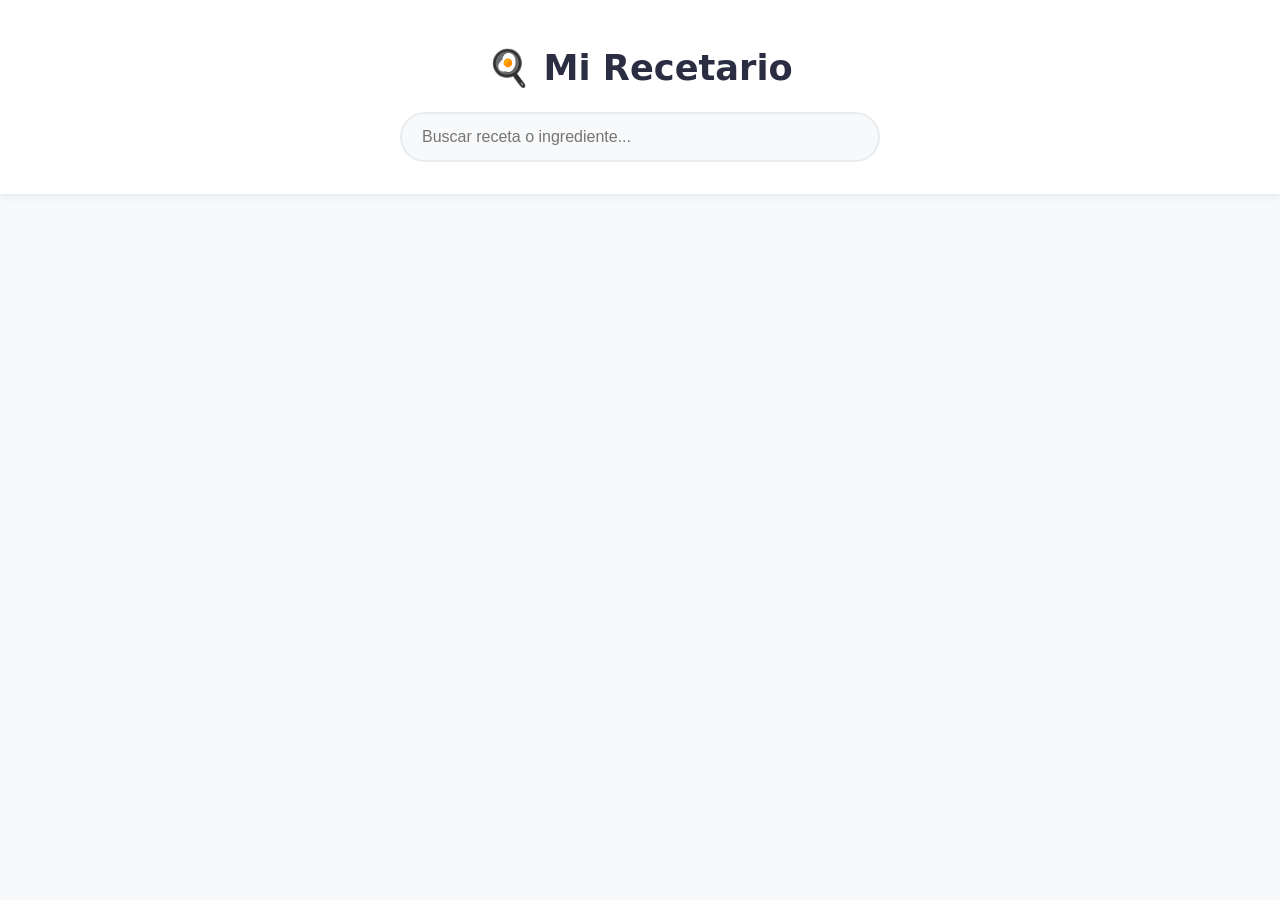
==== index.html @ b77cd7b1 "feat: estructura inicial MVC y estilos del recetario" ====
<!DOCTYPE html>
<html lang="es">
<head>
  <meta charset="UTF-8">
  <meta name="viewport" content="width=device-width, initial-scale=1.0">
  <title>Mi Recetario</title>
  <link rel="stylesheet" href="assets/css/styles.css">
</head>
<body>
  <header>
    <h1>🍳 Mi Recetario</h1>
    <input type="text" id="search-input" placeholder="Buscar receta o ingrediente...">
  </header>

  <main>
    <section id="recipe-list" class="recipe-grid"></section>
  </main>

  <script type="module" src="src/app.js"></script>
</body>
</html>
---- assets/css/styles.css ----
/* ==========================================================================
   1. VARIABLES & RESET
   ========================================================================== */
:root {
  --primary-color: #e63946;
  --bg-color: #f8f9fa;
  --surface-color: #ffffff;
  --text-main: #2b2d42;
  --text-muted: #6c757d;
  --border-color: #e9ecef;
  --radius-lg: 12px;
  --radius-sm: 6px;
  --shadow-sm: 0 2px 8px rgba(0, 0, 0, 0.06);
  --shadow-hover: 0 8px 20px rgba(0, 0, 0, 0.12);
  --transition: all 0.25s ease;
  --font-family: system-ui, -apple-system, BlinkMacSystemFont, 'Segoe UI', Roboto, sans-serif;
}

* {
  box-sizing: border-box;
  margin: 0;
  padding: 0;
}

body {
  font-family: var(--font-family);
  background-color: var(--bg-color);
  color: var(--text-main);
  line-height: 1.6;
  padding-bottom: 3rem;
}

/* ==========================================================================
   2. HEADER & BÚSQUEDA
   ========================================================================== */
header {
  background-color: var(--surface-color);
  padding: 2.5rem 1.5rem 2rem;
  text-align: center;
  border-bottom: 1px solid var(--border-color);
  box-shadow: var(--shadow-sm);
  margin-bottom: 2rem;
}

header h1 {
  font-size: 2.2rem;
  margin-bottom: 1rem;
  color: var(--text-main);
  display: flex;
  align-items: center;
  justify-content: center;
  gap: 0.5rem;
}

#search-input {
  width: 100%;
  max-width: 480px;
  padding: 0.85rem 1.25rem;
  font-size: 1rem;
  border: 2px solid var(--border-color);
  border-radius: 50px;
  outline: none;
  transition: var(--transition);
  background-color: var(--bg-color);
}

#search-input:focus {
  border-color: var(--primary-color);
  background-color: var(--surface-color);
  box-shadow: 0 0 0 4px rgba(230, 57, 70, 0.15);
}

/* ==========================================================================
   3. CONTENEDOR & GRID DE RECETAS
   ========================================================================== */
main {
  max-width: 1100px;
  margin: 0 auto;
  padding: 0 1.5rem;
}

.recipe-grid {
  display: grid;
  grid-template-columns: repeat(auto-fill, minmax(300px, 1fr));
  gap: 1.75rem;
}

/* ==========================================================================
   4. CARD DE RECETA
   ========================================================================== */
.recipe-card {
  background-color: var(--surface-color);
  border-radius: var(--radius-lg);
  padding: 1.5rem;
  box-shadow: var(--shadow-sm);
  border: 1px solid var(--border-color);
  display: flex;
  flex-direction: column;
  transition: var(--transition);
}

.recipe-card:hover {
  transform: translateY(-4px);
  box-shadow: var(--shadow-hover);
}

.recipe-card h2 {
  font-size: 1.35rem;
  margin-bottom: 0.5rem;
  color: var(--text-main);
}

.badge {
  align-self: flex-start;
  background-color: rgba(230, 57, 70, 0.1);
  color: var(--primary-color);
  font-weight: 600;
  font-size: 0.85rem;
  padding: 0.3rem 0.75rem;
  border-radius: 50px;
  margin-bottom: 1.25rem;
}

.recipe-card h3 {
  font-size: 0.95rem;
  text-transform: uppercase;
  letter-spacing: 0.5px;
  color: var(--text-muted);
  margin-top: 1rem;
  margin-bottom: 0.5rem;
}

.recipe-card ul {
  list-style: none;
  margin-bottom: 0.75rem;
}

.recipe-card ul li {
  font-size: 0.95rem;
  padding: 0.25rem 0;
  position: relative;
  padding-left: 1.2rem;
}

.recipe-card ul li::before {
  content: "•";
  color: var(--primary-color);
  font-weight: bold;
  position: absolute;
  left: 0;
}

.recipe-card p {
  font-size: 0.95rem;
  color: #4a4e69;
}

/* Estado Vacío */
.empty-msg {
  grid-column: 1 / -1;
  text-align: center;
  color: var(--text-muted);
  font-size: 1.1rem;
  padding: 3rem 0;
}
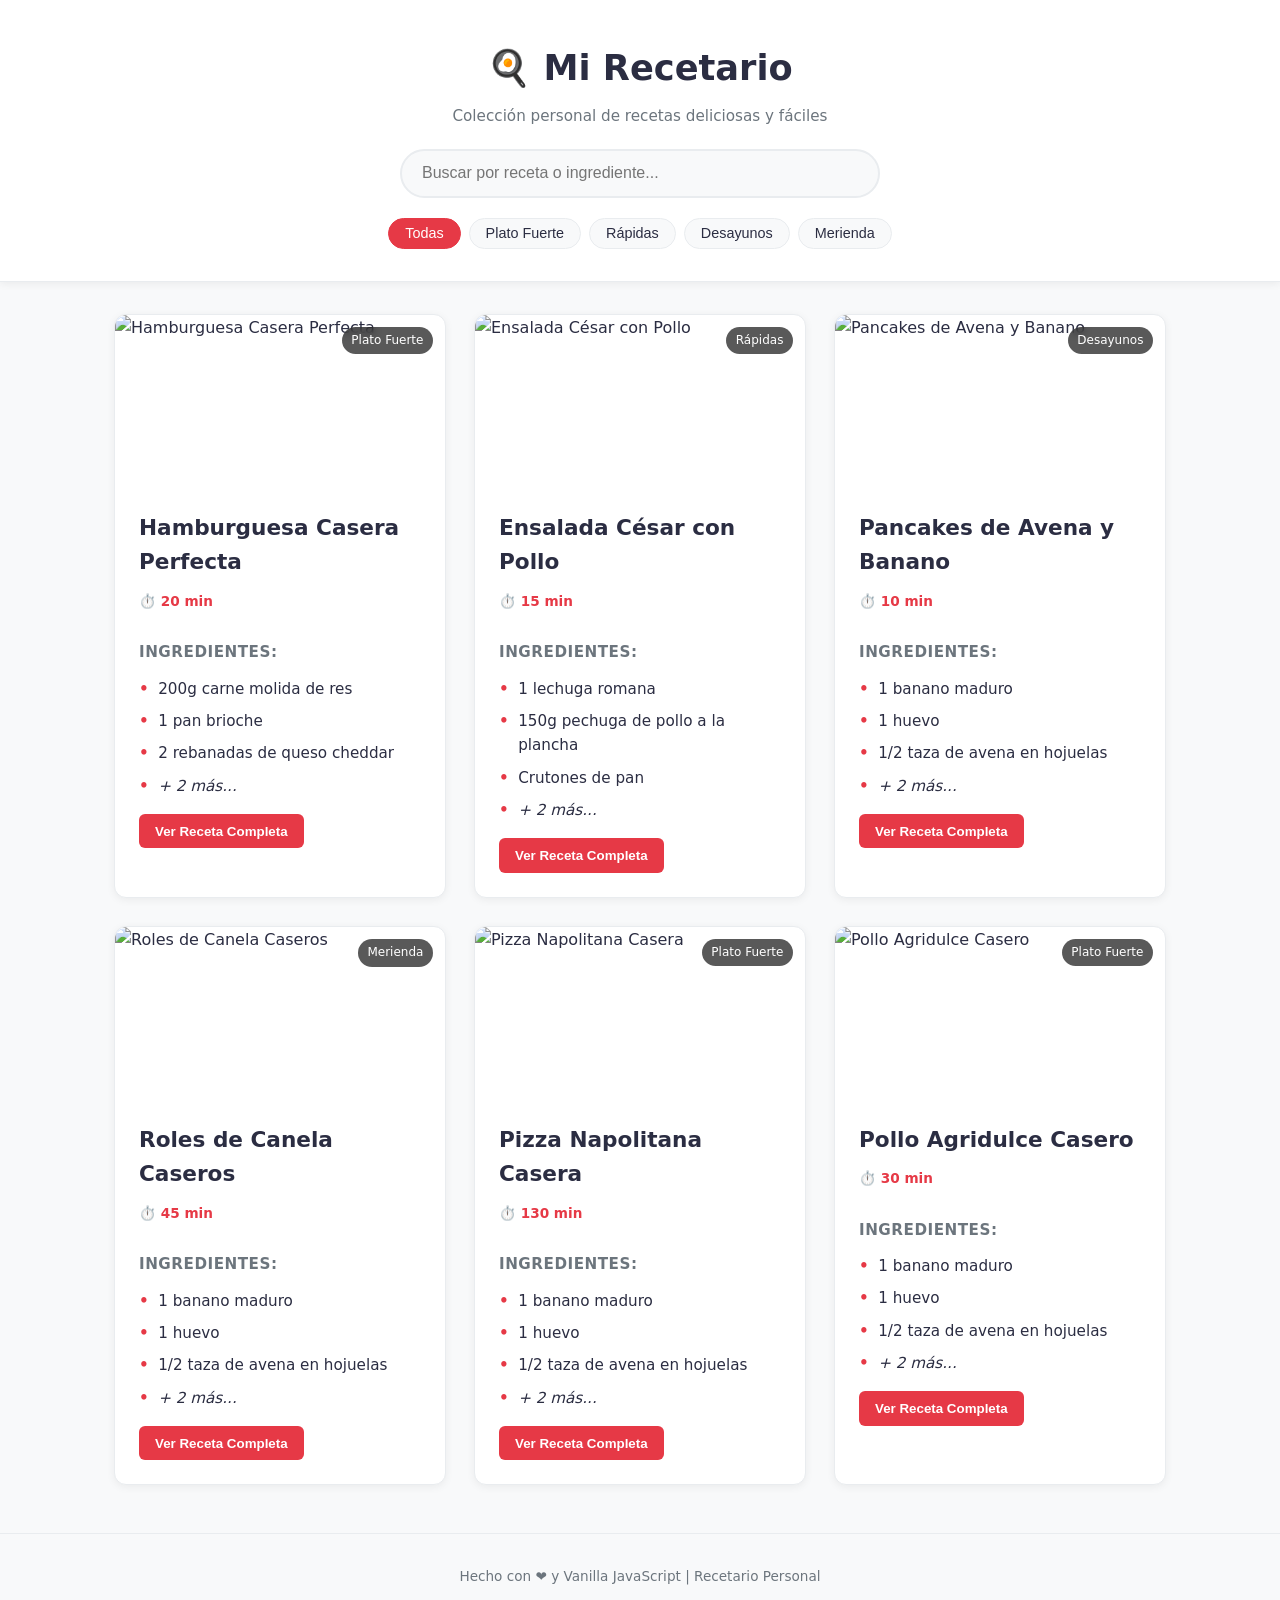
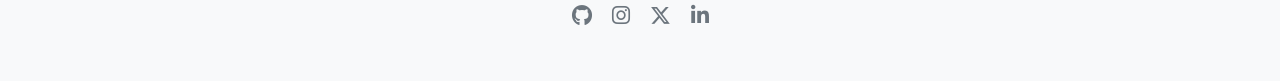
==== commit 19e3294f: "update" ====
--- a/index.html
+++ b/index.html
@@ -5,17 +5,45 @@
   <meta name="viewport" content="width=device-width, initial-scale=1.0">
   <title>Mi Recetario</title>
   <link rel="stylesheet" href="assets/css/styles.css">
+  <link rel="stylesheet" href="https://cdnjs.cloudflare.com/ajax/libs/font-awesome/6.5.1/css/all.min.css">
 </head>
 <body>
   <header>
-    <h1>🍳 Mi Recetario</h1>
-    <input type="text" id="search-input" placeholder="Buscar receta o ingrediente...">
+    <div class="header-content">
+      <h1>🍳 Mi Recetario</h1>
+      <p class="subtitle">Colección personal de recetas deliciosas y fáciles</p>
+      
+      <input type="text" id="search-input" placeholder="Buscar por receta o ingrediente...">
+      
+      <!-- Filtros por categoría -->
+      <nav id="category-filters" class="category-bar"></nav>
+    </div>
   </header>
 
   <main>
     <section id="recipe-list" class="recipe-grid"></section>
   </main>
 
+  <footer>
+  <div class="footer-content">
+    <p>Hecho con ❤️ y Vanilla JavaScript | Recetario Personal</p>
+    <div class="social-links">
+      <a href="https://github.com" target="_blank" rel="noopener noreferrer" aria-label="GitHub">
+        <i class="fab fa-github"></i>
+      </a>
+      <a href="https://instagram.com" target="_blank" rel="noopener noreferrer" aria-label="Instagram">
+        <i class="fab fa-instagram"></i>
+      </a>
+      <a href="https://x.com" target="_blank" rel="noopener noreferrer" aria-label="X (Twitter)">
+        <i class="fab fa-x-twitter"></i>
+      </a>
+      <a href="https://linkedin.com" target="_blank" rel="noopener noreferrer" aria-label="LinkedIn">
+        <i class="fab fa-linkedin-in"></i>
+      </a>
+    </div>
+  </div>
+</footer>
+
   <script type="module" src="src/app.js"></script>
 </body>
 </html>
--- a/assets/css/styles.css
+++ b/assets/css/styles.css
@@ -162,4 +162,192 @@
   color: var(--text-muted);
   font-size: 1.1rem;
   padding: 3rem 0;
+}
+
+/* Botón de la tarjeta */
+.btn-detail {
+  margin-top: auto;
+  padding: 0.6rem 1rem;
+  background-color: var(--primary-color);
+  color: white;
+  border: none;
+  border-radius: var(--radius-sm);
+  font-weight: 600;
+  cursor: pointer;
+  transition: var(--transition);
+}
+
+.btn-detail:hover {
+  opacity: 0.9;
+}
+
+/* Modal Overlay */
+.modal-overlay {
+  position: fixed;
+  top: 0;
+  left: 0;
+  width: 100vw;
+  height: 100vh;
+  background: rgba(0, 0, 0, 0.5);
+  display: flex;
+  align-items: center;
+  justify-content: center;
+  z-index: 1000;
+  padding: 1rem;
+}
+
+.modal-content {
+  background: white;
+  padding: 2rem;
+  border-radius: var(--radius-lg);
+  max-width: 550px;
+  width: 100%;
+  max-height: 85vh;
+  overflow-y: auto;
+  position: relative;
+  box-shadow: 0 10px 30px rgba(0,0,0,0.2);
+}
+
+.modal-close {
+  position: absolute;
+  top: 1rem;
+  right: 1.2rem;
+  background: none;
+  border: none;
+  font-size: 1.8rem;
+  cursor: pointer;
+  color: var(--text-muted);
+}
+
+.modal-meta {
+  color: var(--text-muted);
+  margin-bottom: 1rem;
+  font-size: 0.9rem;
+}
+
+.modal-content ol {
+  padding-left: 1.2rem;
+}
+
+.modal-content ol li {
+  margin-bottom: 0.5rem;
+}
+
+/* Subtítulo */
+.subtitle {
+  color: var(--text-muted);
+  font-size: 0.95rem;
+  margin-top: -0.5rem;
+  margin-bottom: 1.25rem;
+}
+
+/* Barra de Categorías */
+.category-bar {
+  display: flex;
+  justify-content: center;
+  gap: 0.5rem;
+  flex-wrap: wrap;
+  margin-top: 1.25rem;
+}
+
+.btn-category {
+  background-color: var(--bg-color);
+  border: 1px solid var(--border-color);
+  color: var(--text-main);
+  padding: 0.4rem 1rem;
+  border-radius: 50px;
+  font-size: 0.9rem;
+  cursor: pointer;
+  transition: var(--transition);
+}
+
+.btn-category:hover, .btn-category.active {
+  background-color: var(--primary-color);
+  color: white;
+  border-color: var(--primary-color);
+}
+
+/* Imagen en la Tarjeta */
+.card-image-wrapper {
+  position: relative;
+  width: 100%;
+  height: 180px;
+  overflow: hidden;
+  border-top-left-radius: var(--radius-lg);
+  border-top-right-radius: var(--radius-lg);
+  margin: -1.5rem -1.5rem 1rem -1.5rem;
+  width: calc(100% + 3rem);
+}
+
+.card-image-wrapper img {
+  width: 100%;
+  height: 100%;
+  object-fit: cover;
+  transition: var(--transition);
+}
+
+.recipe-card:hover .card-image-wrapper img {
+  transform: scale(1.05);
+}
+
+.badge-category {
+  position: absolute;
+  top: 0.75rem;
+  right: 0.75rem;
+  background-color: rgba(0, 0, 0, 0.65);
+  color: white;
+  font-size: 0.75rem;
+  padding: 0.25rem 0.6rem;
+  border-radius: 50px;
+  backdrop-filter: blur(4px);
+}
+
+.badge-time {
+  display: inline-block;
+  color: var(--primary-color);
+  font-weight: 600;
+  font-size: 0.85rem;
+  margin-bottom: 0.75rem;
+}
+
+/* Imagen dentro del Modal */
+.modal-image {
+  width: 100%;
+  height: 220px;
+  object-fit: cover;
+  border-radius: var(--radius-sm);
+  margin-bottom: 1rem;
+}
+
+/* Footer */
+footer {
+  text-align: center;
+  padding: 2rem 1rem 0;
+  color: var(--text-muted);
+  font-size: 0.85rem;
+  border-top: 1px solid var(--border-color);
+  margin-top: 3rem;
+}
+
+.footer-content {
+  display: flex;
+  flex-direction: column;
+  align-items: center;
+  gap: 0.75rem;
+}
+
+.social-links {
+  display: flex;
+  gap: 1.25rem;
+}
+
+.social-links a {
+  color: var(--text-muted);
+  font-size: 1.3rem;
+  transition: var(--transition);
+}
+
+.social-links a:hover {
+  color: var(--primary-color);
+  transform: translateY(-2px);
 }
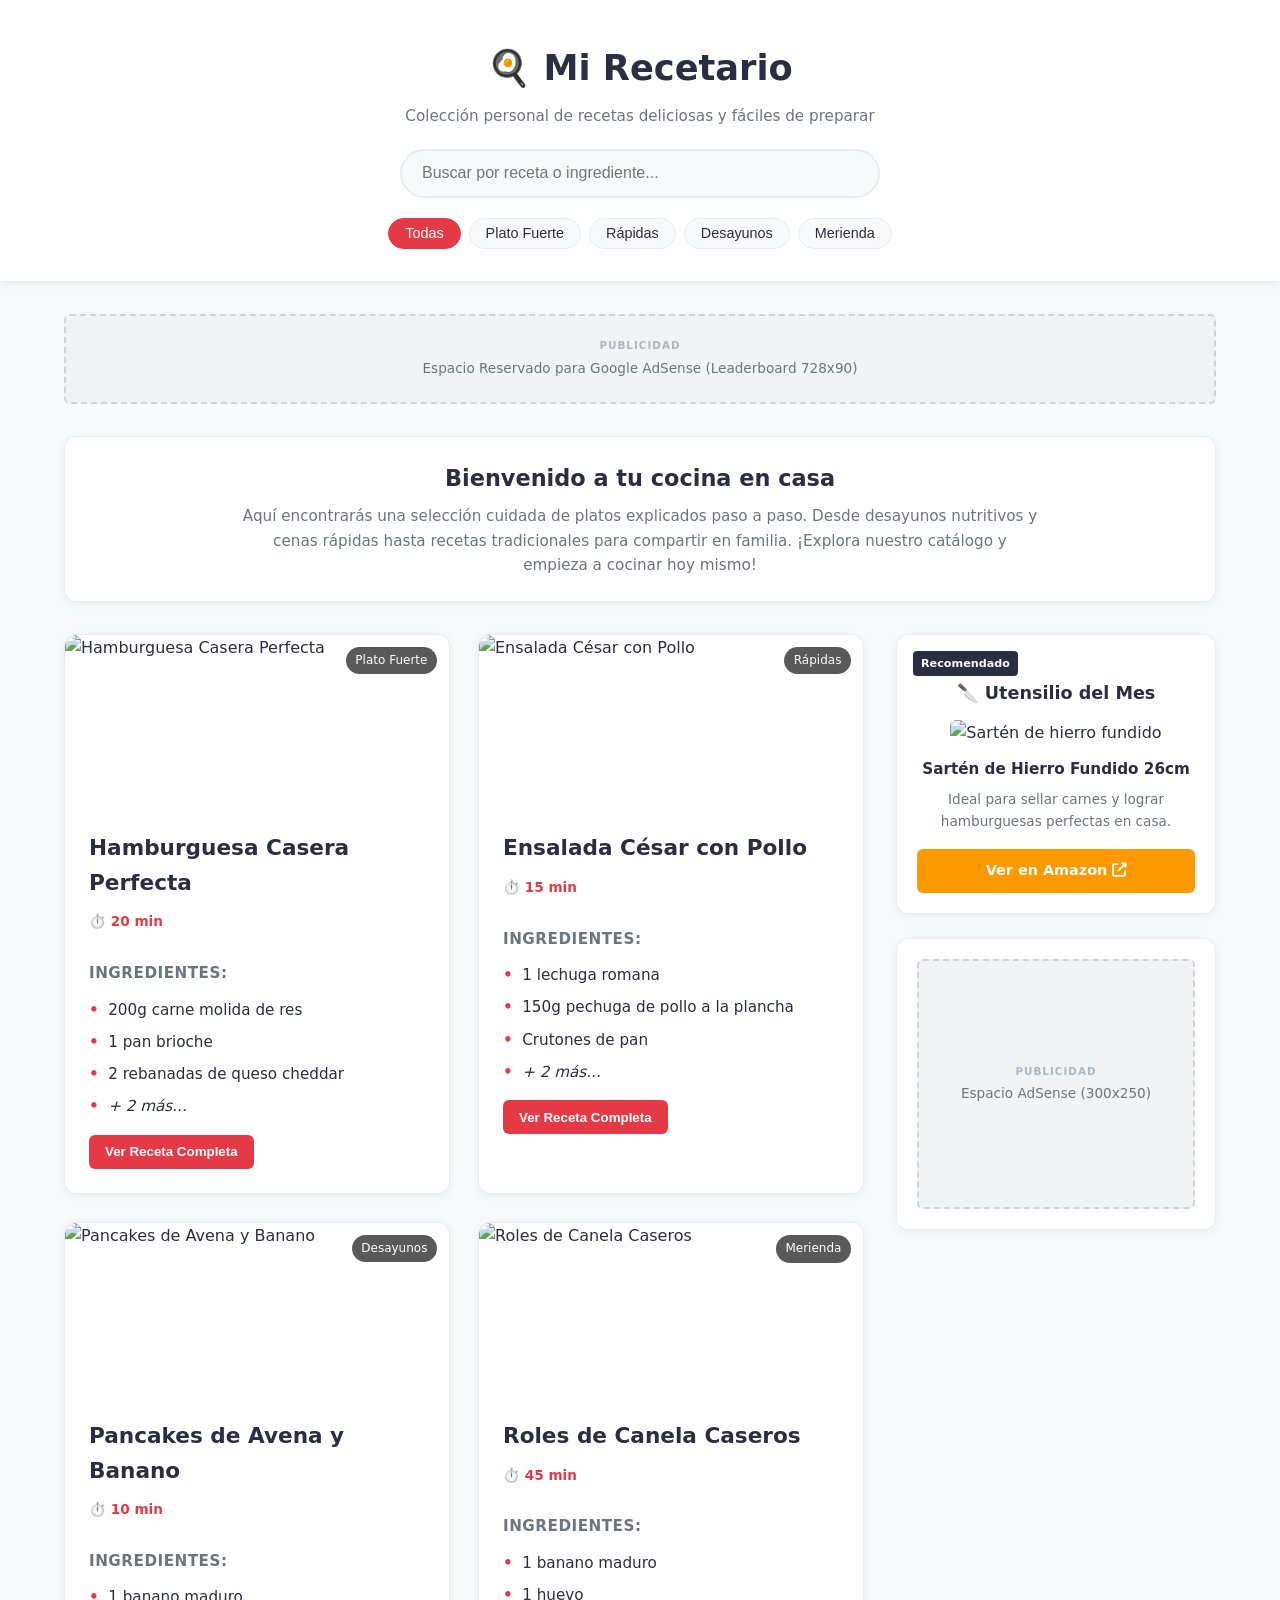
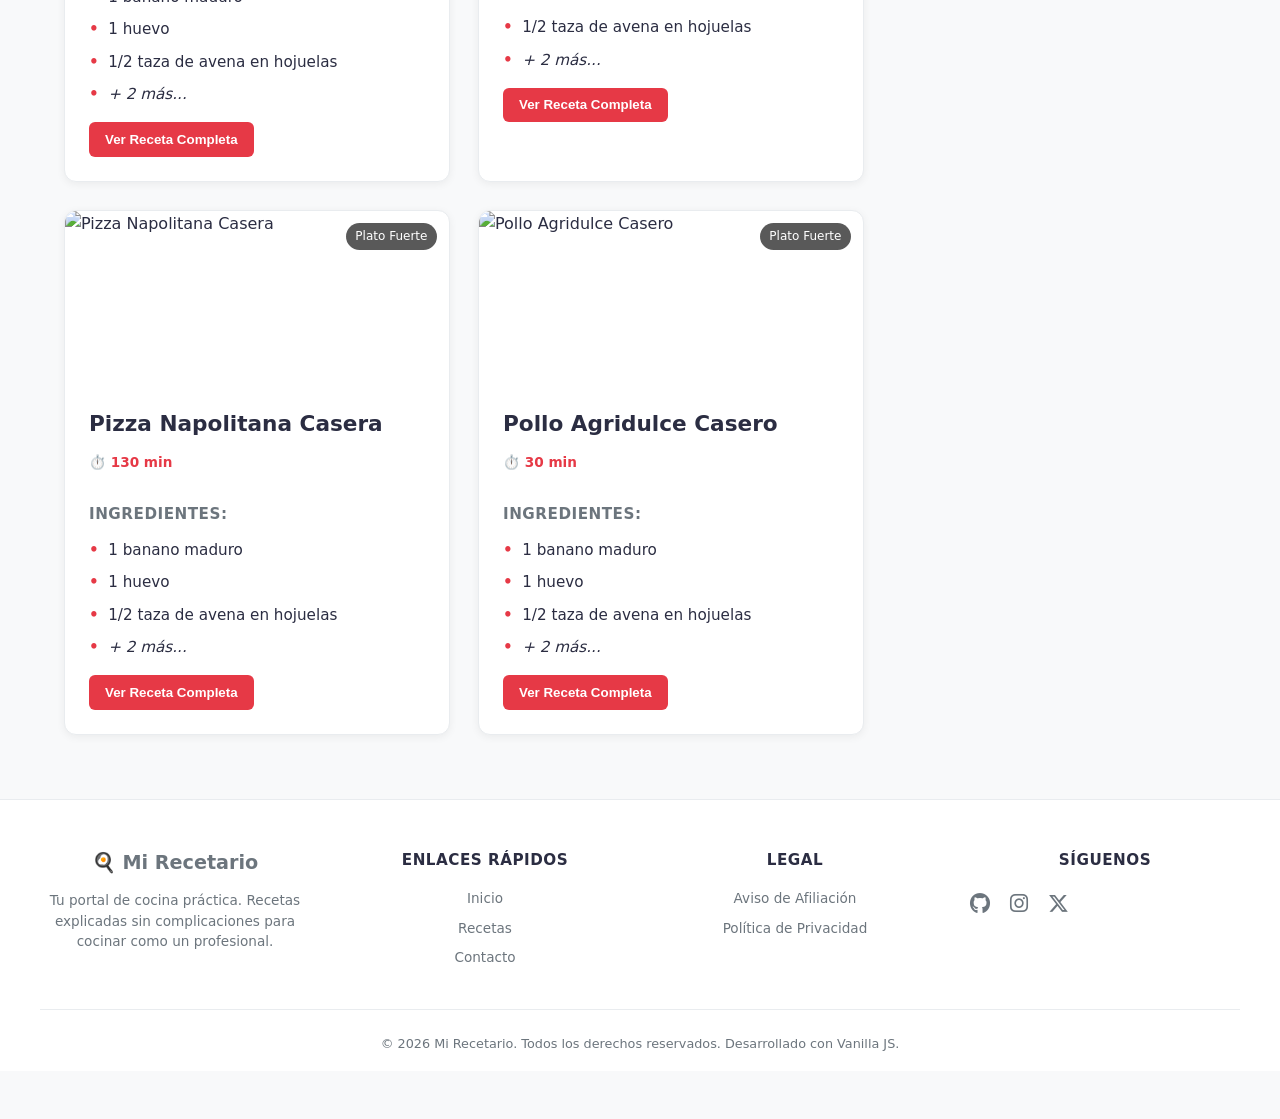
==== commit d23c710d: "feat: integrar afiliados contacto y privacidad" ====
--- a/index.html
+++ b/index.html
@@ -3,15 +3,17 @@
 <head>
   <meta charset="UTF-8">
   <meta name="viewport" content="width=device-width, initial-scale=1.0">
-  <title>Mi Recetario</title>
+  <title>Mi Recetario | Recetas Fáciles, Rápidas y Caseras</title>
+  <meta name="description" content="Descubre las mejores recetas caseras, rápidas y sencillas. Guías paso a paso para cocinar deliciosos platos en casa.">
   <link rel="stylesheet" href="assets/css/styles.css">
   <link rel="stylesheet" href="https://cdnjs.cloudflare.com/ajax/libs/font-awesome/6.5.1/css/all.min.css">
 </head>
 <body>
+
   <header>
     <div class="header-content">
       <h1>🍳 Mi Recetario</h1>
-      <p class="subtitle">Colección personal de recetas deliciosas y fáciles</p>
+      <p class="subtitle">Colección personal de recetas deliciosas y fáciles de preparar</p>
       
       <input type="text" id="search-input" placeholder="Buscar por receta o ingrediente...">
       
@@ -20,29 +22,95 @@
     </div>
   </header>
 
-  <main>
+  <!-- Banner Publicitario Superior (AdSense) -->
+  <div class="ad-container ad-top">
+    <div class="ad-placeholder">
+      <span class="ad-label">PUBLICIDAD</span>
+      <p>Espacio Reservado para Google AdSense (Leaderboard 728x90)</p>
+    </div>
+  </div>
+
+  <!-- Sección SEO de Bienvenida / Presentación -->
+  <section class="welcome-section">
+    <div class="welcome-content">
+      <h2>Bienvenido a tu cocina en casa</h2>
+      <p>
+        Aquí encontrarás una selección cuidada de platos explicados paso a paso. 
+        Desde desayunos nutritivos y cenas rápidas hasta recetas tradicionales para compartir en familia. 
+        ¡Explora nuestro catálogo y empieza a cocinar hoy mismo!
+      </p>
+    </div>
+  </section>
+
+  <main class="layout-container">
+    <!-- Columna Principal: Grilla de Recetas -->
     <section id="recipe-list" class="recipe-grid"></section>
+
+    <!-- Barra Lateral: Afiliados y Monetización -->
+    <aside class="sidebar">
+      
+      <!-- Bloque 1: Producto Recomendado / Afiliados -->
+      <div class="widget-box affiliate-widget">
+        <span class="badge-recom">Recomendado</span>
+        <h3>🔪 Utensilio del Mes</h3>
+        <img src="https://images.unsplash.com/photo-1593618998160-e34014e67546?auto=format&fit=crop&w=400&q=80" alt="Sartén de hierro fundido" class="affiliate-img">
+        <h4>Sartén de Hierro Fundido 26cm</h4>
+        <p>Ideal para sellar carnes y lograr hamburguesas perfectas en casa.</p>
+        <a href="https://www.amazon.com/dp/ASIN_PRODUCTO" target="_blank" rel="nofollow sponsored" class="btn-affiliate">
+          Ver en Amazon <i class="fas fa-external-link-alt"></i>
+        </a>
+      </div>
+
+      <!-- Bloque 2: AdSense Lateral (Medium Rectangle 300x250) -->
+      <div class="widget-box ad-sidebar">
+        <div class="ad-placeholder-sidebar">
+          <span class="ad-label">PUBLICIDAD</span>
+          <p>Espacio AdSense (300x250)</p>
+        </div>
+      </div>
+
+    </aside>
   </main>
 
+  <!-- Footer Profesional con Secciones y Políticas -->
   <footer>
-  <div class="footer-content">
-    <p>Hecho con ❤️ y Vanilla JavaScript | Recetario Personal</p>
-    <div class="social-links">
-      <a href="https://github.com" target="_blank" rel="noopener noreferrer" aria-label="GitHub">
-        <i class="fab fa-github"></i>
-      </a>
-      <a href="https://instagram.com" target="_blank" rel="noopener noreferrer" aria-label="Instagram">
-        <i class="fab fa-instagram"></i>
-      </a>
-      <a href="https://x.com" target="_blank" rel="noopener noreferrer" aria-label="X (Twitter)">
-        <i class="fab fa-x-twitter"></i>
-      </a>
-      <a href="https://linkedin.com" target="_blank" rel="noopener noreferrer" aria-label="LinkedIn">
-        <i class="fab fa-linkedin-in"></i>
-      </a>
+    <div class="footer-container">
+      <div class="footer-brand">
+        <h3>🍳 Mi Recetario</h3>
+        <p>Tu portal de cocina práctica. Recetas explicadas sin complicaciones para cocinar como un profesional.</p>
+      </div>
+
+      <div class="footer-links">
+        <h4>Enlaces Rápidos</h4>
+        <ul>
+          <li><a href="index.html">Inicio</a></li>
+          <li><a href="index.html#recipe-list">Recetas</a></li>
+          <li><a href="contacto.html">Contacto</a></li>
+        </ul>
+      </div>
+
+      <div class="footer-legal">
+        <h4>Legal</h4>
+          <ul>
+            <li><a href="afiliados.html">Aviso de Afiliación</a></li>
+            <li><a href="privacidad.html">Política de Privacidad</a></li>
+          </ul>
+      </div>
+
+      <div class="footer-social">
+        <h4>Síguenos</h4>
+        <div class="social-links">
+          <a href="https://github.com" target="_blank" rel="noopener noreferrer" aria-label="GitHub"><i class="fab fa-github"></i></a>
+          <a href="https://instagram.com" target="_blank" rel="noopener noreferrer" aria-label="Instagram"><i class="fab fa-instagram"></i></a>
+          <a href="https://x.com" target="_blank" rel="noopener noreferrer" aria-label="X"><i class="fab fa-x-twitter"></i></a>
+        </div>
+      </div>
     </div>
-  </div>
-</footer>
+
+    <div class="footer-bottom">
+      <p>&copy; 2026 Mi Recetario. Todos los derechos reservados. Desarrollado con Vanilla JS.</p>
+    </div>
+  </footer>
 
   <script type="module" src="src/app.js"></script>
 </body>
--- a/assets/css/styles.css
+++ b/assets/css/styles.css
@@ -350,4 +350,469 @@
 .social-links a:hover {
   color: var(--primary-color);
   transform: translateY(-2px);
+}
+
+/* ==========================================================================
+   LAYOUT PRINCIPAL CON SIDEBAR (GRID DE 2 COLUMNAS)
+   ========================================================================== */
+.layout-container {
+  max-width: 1200px;
+  margin: 0 auto;
+  padding: 0 1.5rem;
+  display: grid;
+  grid-template-columns: 1fr; /* Por defecto 1 columna para móviles */
+  gap: 2rem;
+}
+
+/* En pantallas de escritorio (computadoras/tablets grandes) */
+@media (min-width: 900px) {
+  .layout-container {
+    grid-template-columns: 1fr 320px; /* Recetas toma el resto, Sidebar 320px fijos */
+  }
+}
+
+/* ==========================================================================
+   BANNERS PUBLICITARIOS (ADSENSE & PLACEHOLDERS)
+   ========================================================================== */
+.ad-container {
+  max-width: 1200px;
+  margin: 0 auto 2rem;
+  padding: 0 1.5rem;
+}
+
+.ad-placeholder {
+  background-color: #f1f3f5;
+  border: 2px dashed #ced4da;
+  border-radius: var(--radius-sm);
+  min-height: 90px;
+  display: flex;
+  flex-direction: column;
+  align-items: center;
+  justify-content: center;
+  color: var(--text-muted);
+  font-size: 0.85rem;
+  text-align: center;
+}
+
+.ad-label {
+  font-size: 0.65rem;
+  letter-spacing: 1px;
+  font-weight: 700;
+  color: #adb5bd;
+  margin-bottom: 0.25rem;
+}
+
+/* ==========================================================================
+   SIDEBAR & WIDGETS DE AFILIADOS
+   ========================================================================== */
+.sidebar {
+  display: flex;
+  flex-direction: column;
+  gap: 1.5rem;
+}
+
+.widget-box {
+  background-color: var(--surface-color);
+  border: 1px solid var(--border-color);
+  border-radius: var(--radius-lg);
+  padding: 1.25rem;
+  box-shadow: var(--shadow-sm);
+}
+
+/* Widget de Afiliado */
+.affiliate-widget {
+  position: relative;
+  text-align: center;
+}
+
+.badge-recom {
+  position: absolute;
+  top: 1rem;
+  left: 1rem;
+  background-color: #2b2d42;
+  color: #fff;
+  font-size: 0.7rem;
+  padding: 0.2rem 0.5rem;
+  border-radius: 4px;
+  font-weight: 600;
+}
+
+.affiliate-widget h3 {
+  font-size: 1.1rem;
+  margin-top: 1.5rem;
+  margin-bottom: 0.75rem;
+}
+
+.affiliate-img {
+  width: 100%;
+  height: 160px;
+  object-fit: cover;
+  border-radius: var(--radius-sm);
+  margin-bottom: 0.75rem;
+}
+
+.affiliate-widget h4 {
+  font-size: 0.95rem;
+  color: var(--text-main);
+  margin-bottom: 0.5rem;
+}
+
+.affiliate-widget p {
+  font-size: 0.85rem;
+  color: var(--text-muted);
+  margin-bottom: 1rem;
+}
+
+.btn-affiliate {
+  display: inline-block;
+  width: 100%;
+  background-color: #ff9900; /* Color característico de botones de compra/Amazon */
+  color: #fff;
+  padding: 0.65rem 1rem;
+  border-radius: var(--radius-sm);
+  font-weight: 700;
+  font-size: 0.9rem;
+  text-decoration: none;
+  transition: var(--transition);
+}
+
+.btn-affiliate:hover {
+  background-color: #e68a00;
+}
+
+/* Placeholder AdSense Sidebar */
+.ad-placeholder-sidebar {
+  background-color: #f1f3f5;
+  border: 2px dashed #ced4da;
+  border-radius: var(--radius-sm);
+  min-height: 250px;
+  display: flex;
+  flex-direction: column;
+  align-items: center;
+  justify-content: center;
+  color: var(--text-muted);
+  font-size: 0.85rem;
+  text-align: center;
+}
+
+/* Widget Newsletter */
+.newsletter-widget h3 {
+  font-size: 1.05rem;
+  margin-bottom: 0.5rem;
+}
+
+.newsletter-widget p {
+  font-size: 0.85rem;
+  color: var(--text-muted);
+  margin-bottom: 1rem;
+}
+
+.newsletter-input {
+  width: 100%;
+  padding: 0.6rem;
+  border: 1px solid var(--border-color);
+  border-radius: var(--radius-sm);
+  margin-bottom: 0.5rem;
+  font-size: 0.9rem;
+}
+
+.btn-newsletter {
+  width: 100%;
+  padding: 0.6rem;
+  background-color: var(--primary-color);
+  color: white;
+  border: none;
+  border-radius: var(--radius-sm);
+  font-weight: 600;
+  cursor: pointer;
+}
+
+/* ==========================================================================
+   SECCIÓN DE BIENVENIDA (SEO HOME TEXT)
+   ========================================================================== */
+.welcome-section {
+  max-width: 1200px;
+  margin: 0 auto 2rem;
+  padding: 0 1.5rem;
+}
+
+.welcome-content {
+  background-color: var(--surface-color);
+  border: 1px solid var(--border-color);
+  border-radius: var(--radius-lg);
+  padding: 1.5rem 2rem;
+  text-align: center;
+  box-shadow: var(--shadow-sm);
+}
+
+.welcome-content h2 {
+  font-size: 1.4rem;
+  color: var(--text-main);
+  margin-bottom: 0.5rem;
+}
+
+.welcome-content p {
+  color: var(--text-muted);
+  font-size: 0.95rem;
+  max-width: 800px;
+  margin: 0 auto;
+  line-height: 1.6;
+}
+
+/* ==========================================================================
+   FOOTER MEJORADO Y ELEGANTE
+   ========================================================================== */
+footer {
+  background-color: var(--surface-color);
+  border-top: 1px solid var(--border-color);
+  margin-top: 4rem;
+  padding: 3rem 1.5rem 1rem;
+}
+
+.footer-container {
+  max-width: 1200px;
+  margin: 0 auto;
+  display: grid;
+  grid-template-columns: repeat(auto-fit, minmax(200px, 1fr));
+  gap: 2.5rem;
+  margin-bottom: 2rem;
+}
+
+.footer-brand h3 {
+  font-size: 1.2rem;
+  margin-bottom: 0.75rem;
+}
+
+.footer-brand p {
+  font-size: 0.85rem;
+  color: var(--text-muted);
+  line-height: 1.5;
+}
+
+.footer-links h4, 
+.footer-legal h4, 
+.footer-social h4 {
+  font-size: 0.95rem;
+  margin-bottom: 1rem;
+  text-transform: uppercase;
+  letter-spacing: 0.5px;
+  color: var(--text-main);
+}
+
+.footer-links ul, 
+.footer-legal ul {
+  list-style: none;
+}
+
+.footer-links li, 
+.footer-legal li {
+  margin-bottom: 0.5rem;
+}
+
+.footer-links a, 
+.footer-legal a {
+  color: var(--text-muted);
+  text-decoration: none;
+  font-size: 0.85rem;
+  transition: var(--transition);
+}
+
+.footer-links a:hover, 
+.footer-legal a:hover {
+  color: var(--primary-color);
+}
+
+.footer-bottom {
+  max-width: 1200px;
+  margin: 0 auto;
+  padding-top: 1.5rem;
+  border-top: 1px solid var(--border-color);
+  text-align: center;
+  font-size: 0.8rem;
+  color: var(--text-muted);
+}
+
+/* ==========================================================================
+   PÁGINAS LEGALES (AFILIADOS Y PRIVACIDAD)
+   ========================================================================== */
+.legal-page {
+  max-width: 800px;
+  margin: 2rem auto;
+  padding: 0 1.5rem;
+}
+
+.legal-content {
+  background-color: var(--surface-color);
+  border: 1px solid var(--border-color);
+  border-radius: var(--radius-lg);
+  padding: 2.5rem;
+  box-shadow: var(--shadow-sm);
+}
+
+.legal-content h2 {
+  font-size: 1.8rem;
+  margin-bottom: 0.5rem;
+  color: var(--text-main);
+}
+
+.legal-content h3 {
+  font-size: 1.2rem;
+  margin-top: 1.75rem;
+  margin-bottom: 0.75rem;
+  color: var(--text-main);
+}
+
+.legal-content p, .legal-content ul {
+  font-size: 0.95rem;
+  color: #4a4e69;
+  line-height: 1.7;
+  margin-bottom: 1rem;
+}
+
+.legal-content ul {
+  padding-left: 1.5rem;
+}
+
+/* ==========================================================================
+   PÁGINA DE CONTACTO
+   ========================================================================== */
+.contact-page {
+  max-width: 1000px;
+  margin: 2.5rem auto;
+  padding: 0 1.5rem;
+}
+
+.contact-grid {
+  display: grid;
+  grid-template-columns: 1fr;
+  gap: 2rem;
+  background-color: var(--surface-color);
+  border: 1px solid var(--border-color);
+  border-radius: var(--radius-lg);
+  padding: 2.5rem;
+  box-shadow: var(--shadow-sm);
+}
+
+@media (min-width: 768px) {
+  .contact-grid {
+    grid-template-columns: 1fr 1.2fr;
+  }
+}
+
+.contact-info h2 {
+  font-size: 1.6rem;
+  margin-bottom: 0.75rem;
+}
+
+.contact-info p {
+  color: var(--text-muted);
+  font-size: 0.95rem;
+  margin-bottom: 1.5rem;
+  line-height: 1.6;
+}
+
+.info-item {
+  display: flex;
+  align-items: center;
+  gap: 1rem;
+  margin-bottom: 1.25rem;
+}
+
+.info-item i {
+  font-size: 1.2rem;
+  color: var(--primary-color);
+  background-color: rgba(230, 57, 70, 0.1);
+  padding: 0.75rem;
+  border-radius: 50%;
+}
+
+.info-item h4 {
+  font-size: 0.9rem;
+  color: var(--text-main);
+}
+
+.info-item p {
+  margin: 0;
+  font-size: 0.85rem;
+}
+
+.social-contact {
+  margin-top: 2rem;
+}
+
+.social-contact h4 {
+  font-size: 0.9rem;
+  margin-bottom: 0.75rem;
+}
+
+/* Formulario */
+.contact-form {
+  display: flex;
+  flex-direction: column;
+  gap: 1.25rem;
+}
+
+.form-group {
+  display: flex;
+  flex-direction: column;
+  gap: 0.4rem;
+}
+
+.form-group label {
+  font-size: 0.85rem;
+  font-weight: 600;
+  color: var(--text-main);
+}
+
+.form-group input,
+.form-group select,
+.form-group textarea {
+  padding: 0.75rem 1rem;
+  border: 1px solid var(--border-color);
+  border-radius: var(--radius-sm);
+  font-size: 0.95rem;
+  font-family: inherit;
+  outline: none;
+  transition: var(--transition);
+  background-color: var(--bg-color);
+}
+
+.form-group input:focus,
+.form-group select:focus,
+.form-group textarea:focus {
+  border-color: var(--primary-color);
+  background-color: var(--surface-color);
+}
+
+.form-feedback {
+  font-size: 0.9rem;
+  font-weight: 600;
+  margin-top: 0.5rem;
+  text-align: center;
+}
+
+/* Botón de retorno/navegación atrás */
+.back-navigation {
+  margin-bottom: 1.5rem;
+}
+
+.btn-back {
+  display: inline-flex;
+  align-items: center;
+  gap: 0.5rem;
+  color: var(--text-muted);
+  text-decoration: none;
+  font-size: 0.95rem;
+  font-weight: 600;
+  transition: var(--transition);
+  padding: 0.4rem 0.8rem;
+  border-radius: var(--radius-sm);
+  background-color: var(--surface-color);
+  border: 1px solid var(--border-color);
+}
+
+.btn-back:hover {
+  color: var(--primary-color);
+  border-color: var(--primary-color);
+  transform: translateX(-3px);
 }
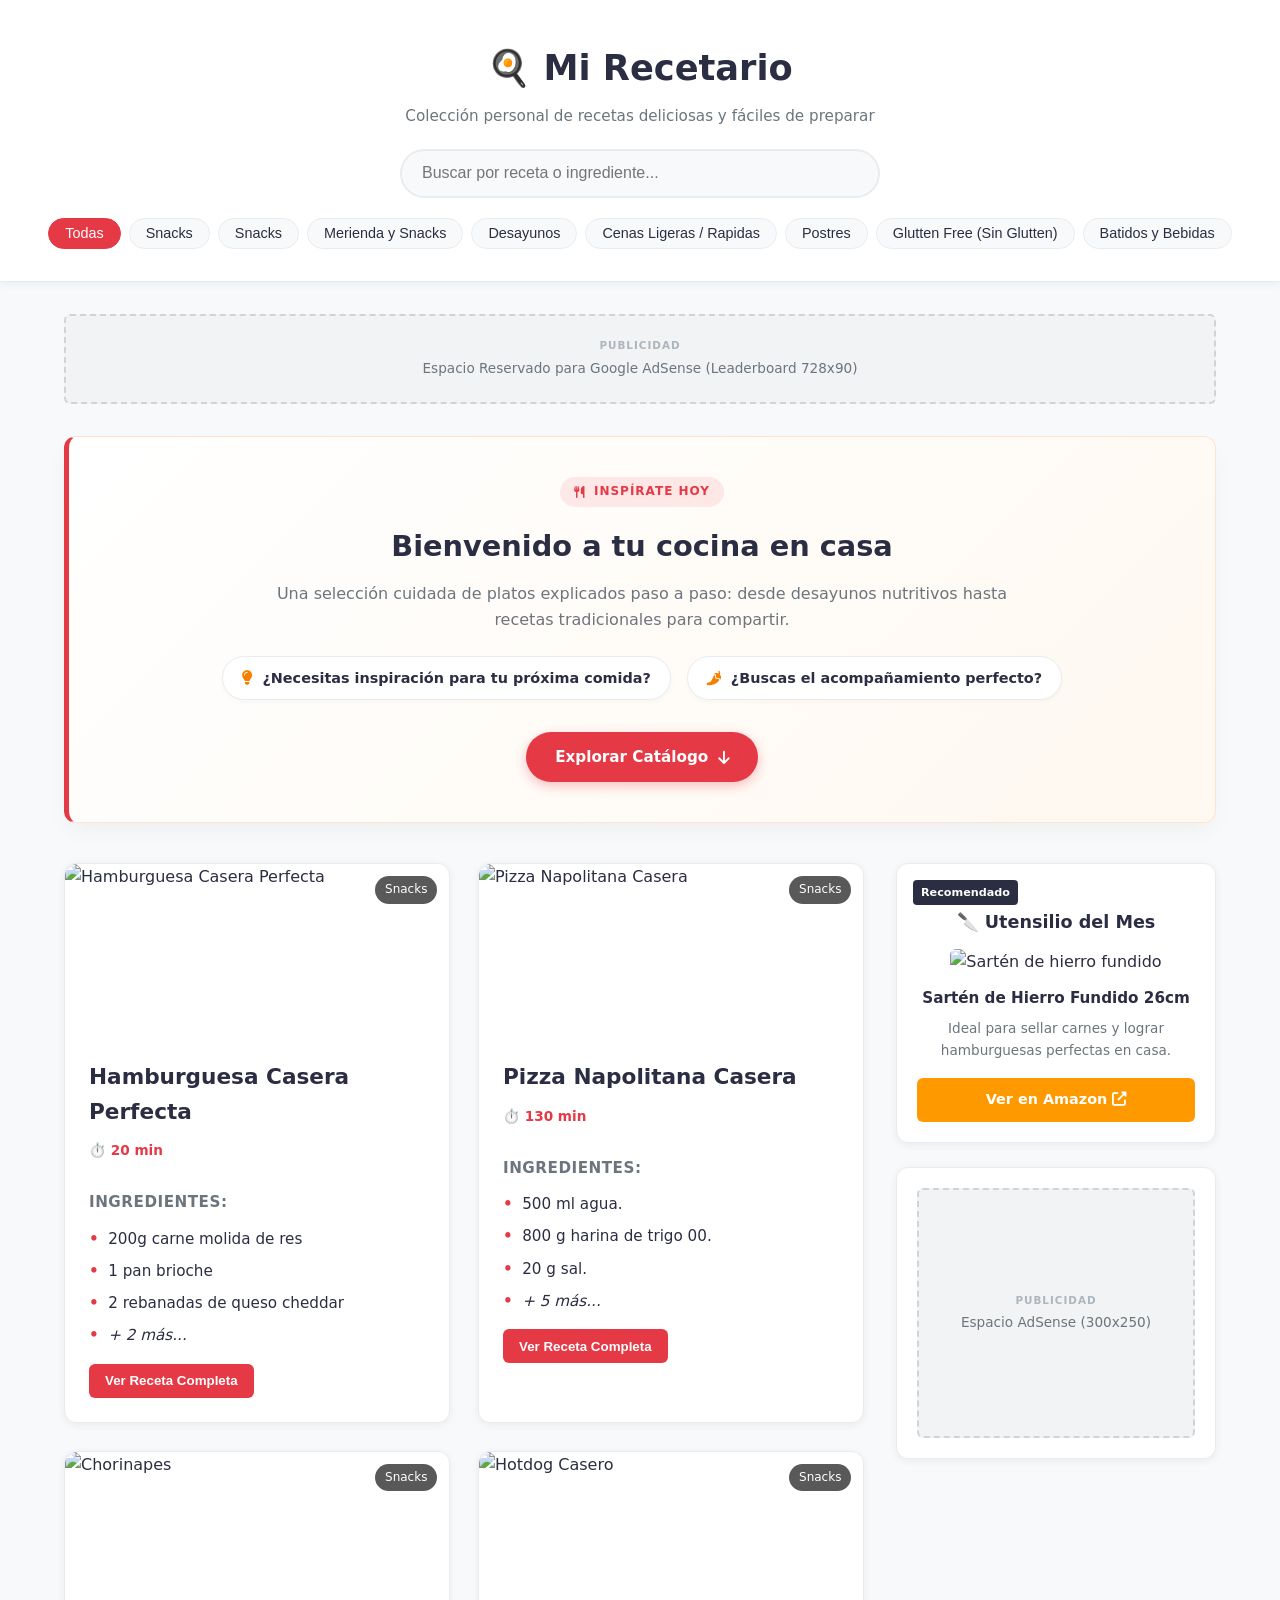
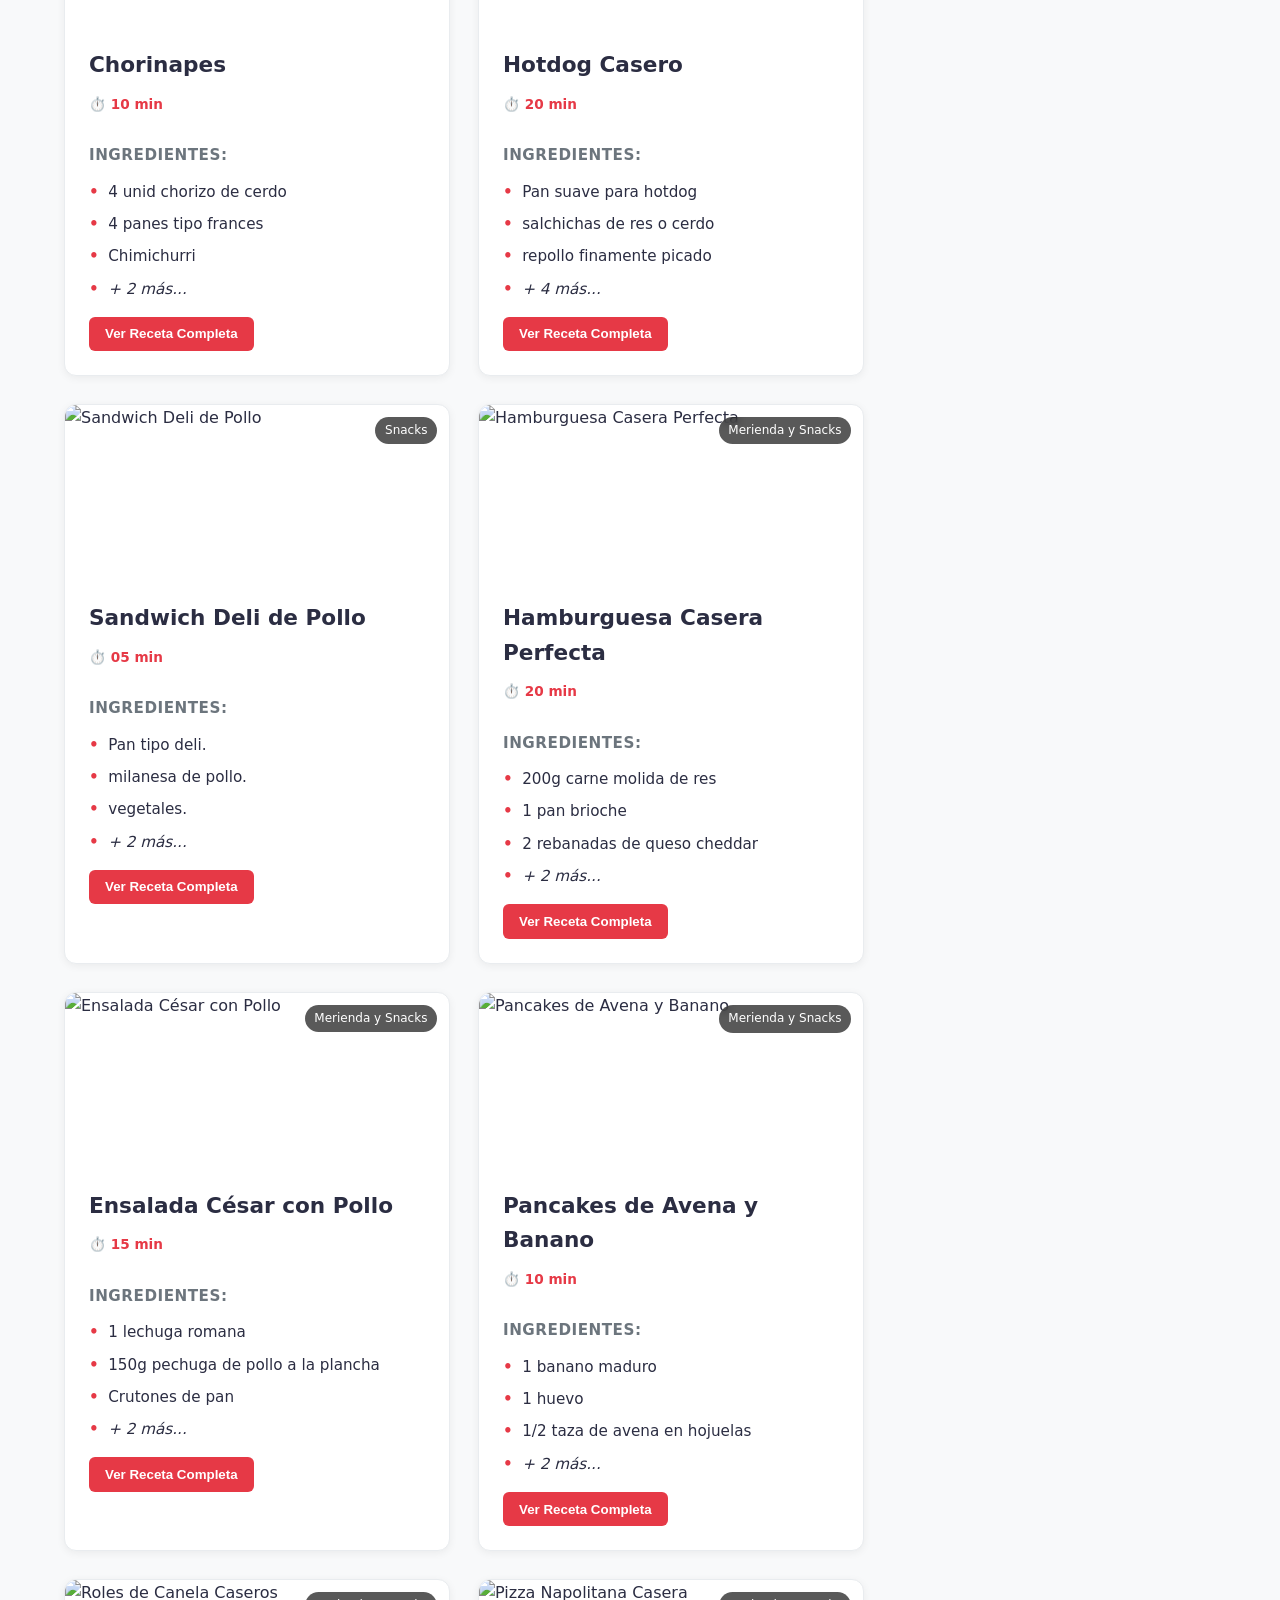
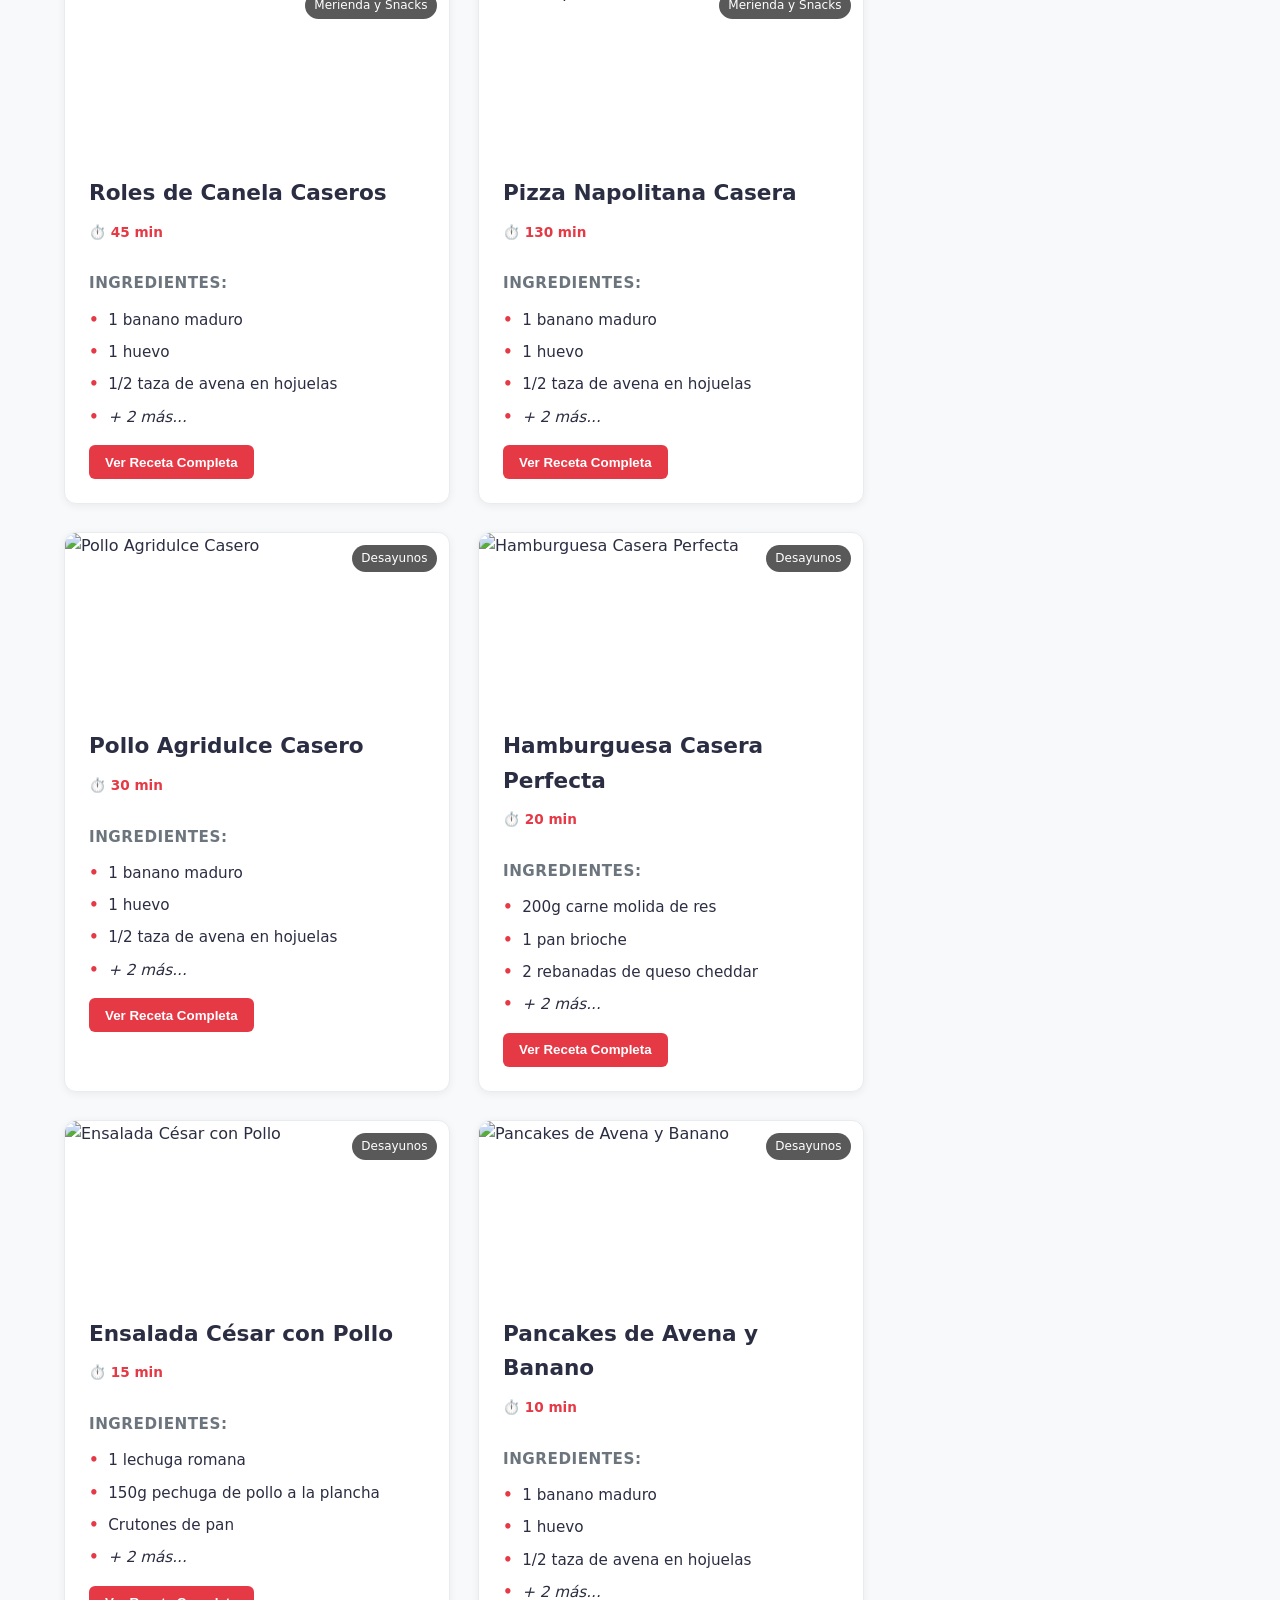
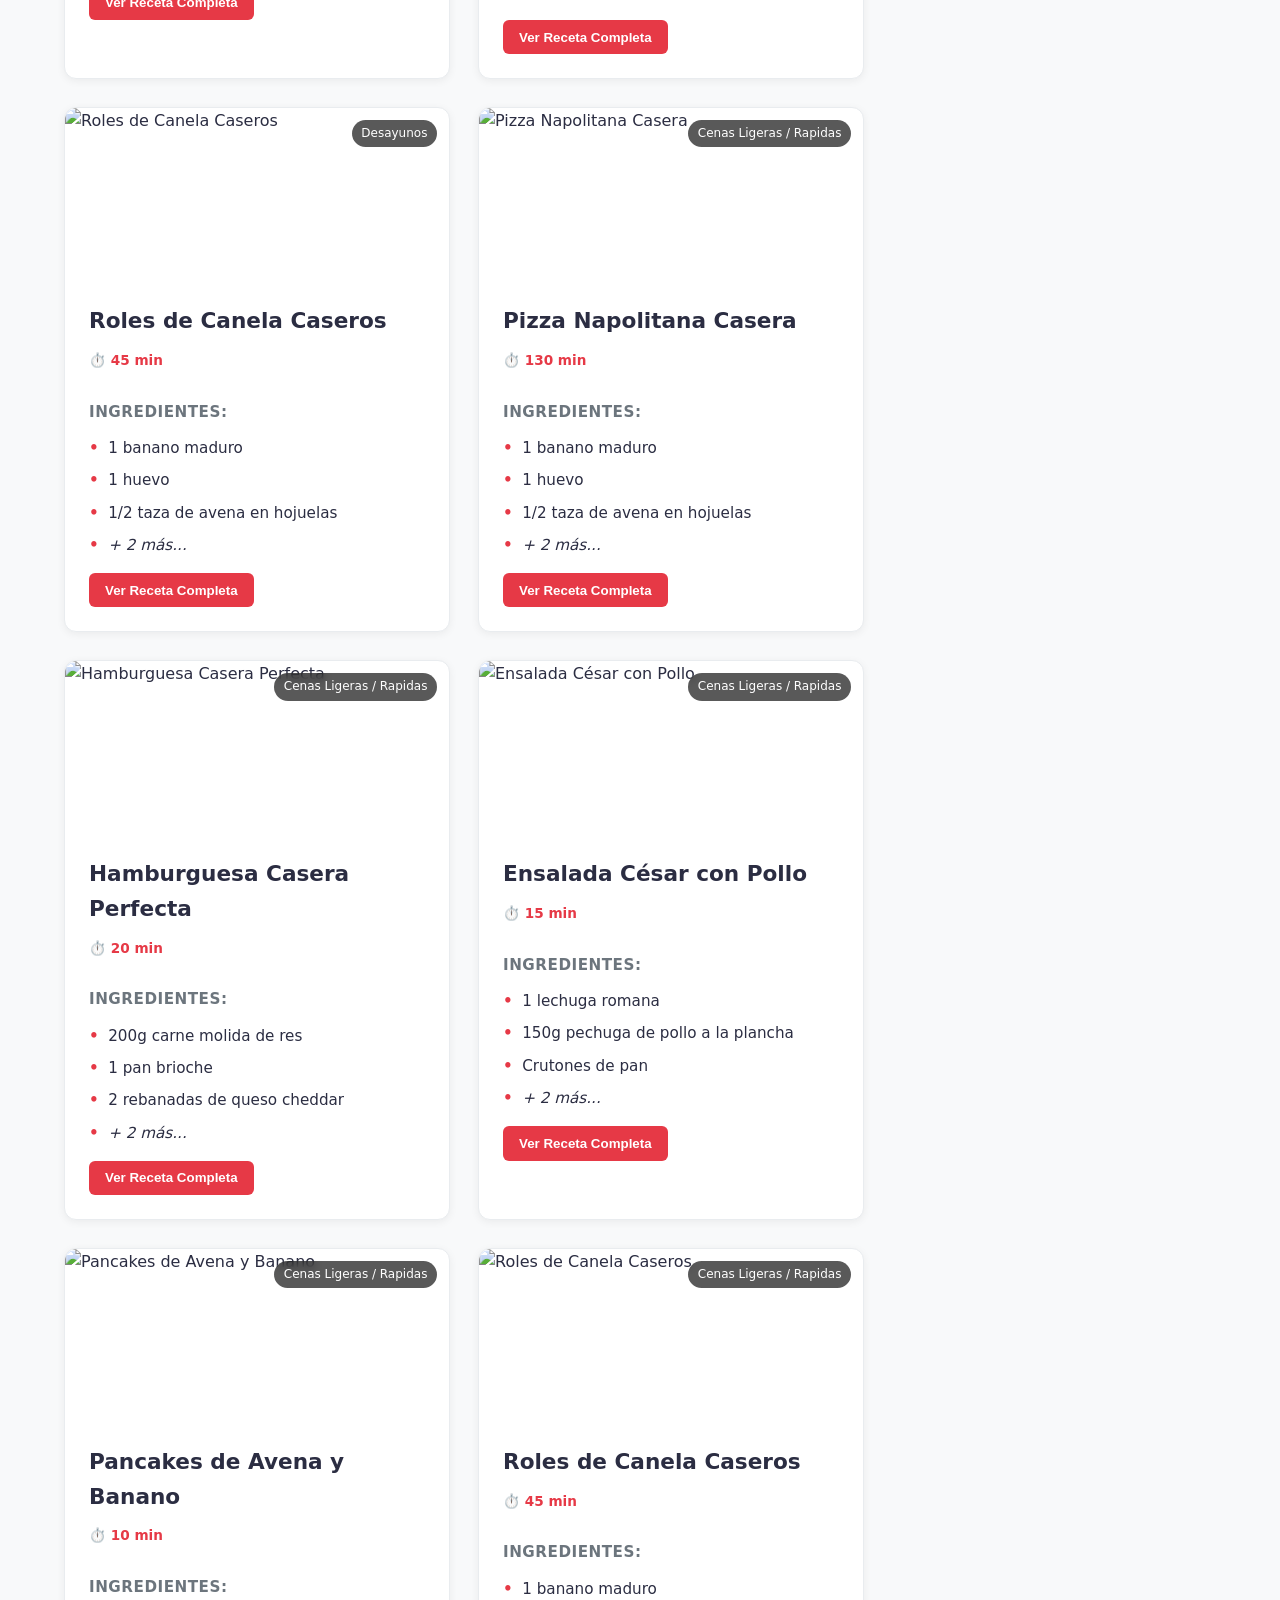
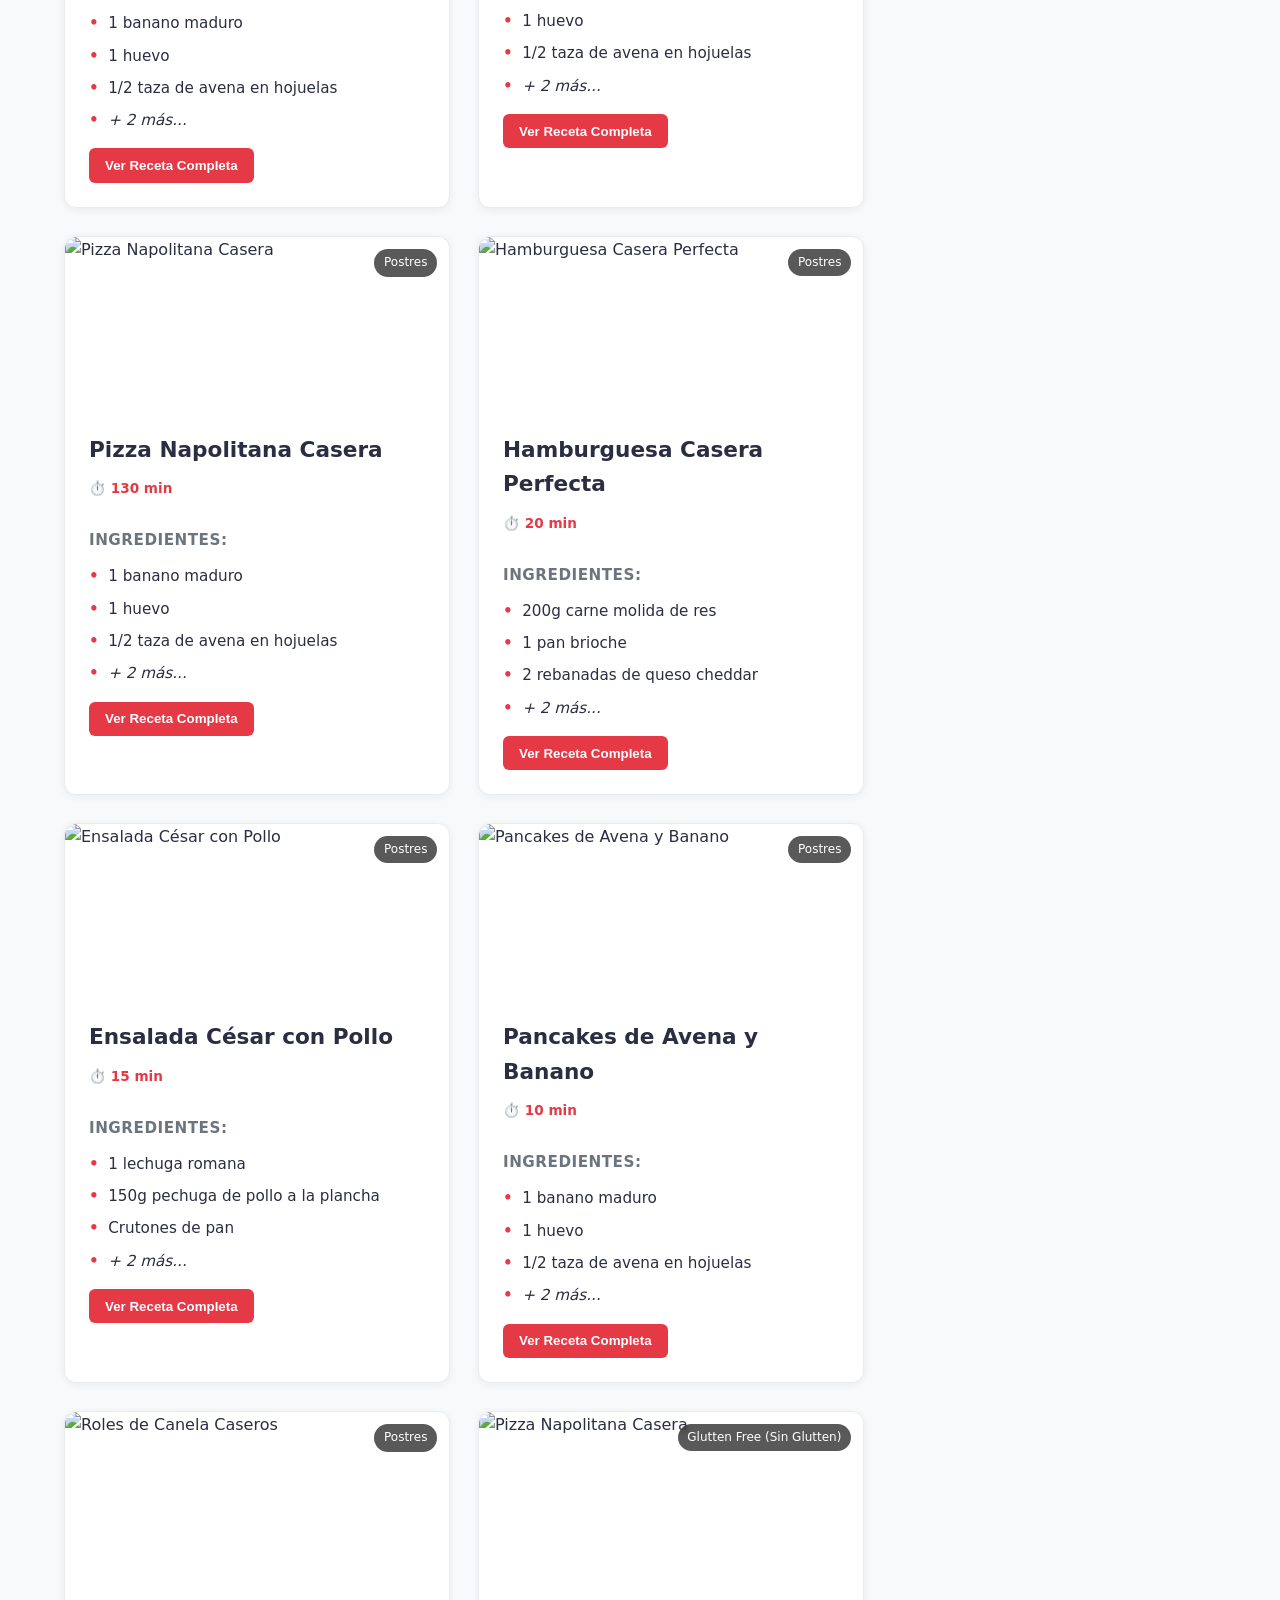
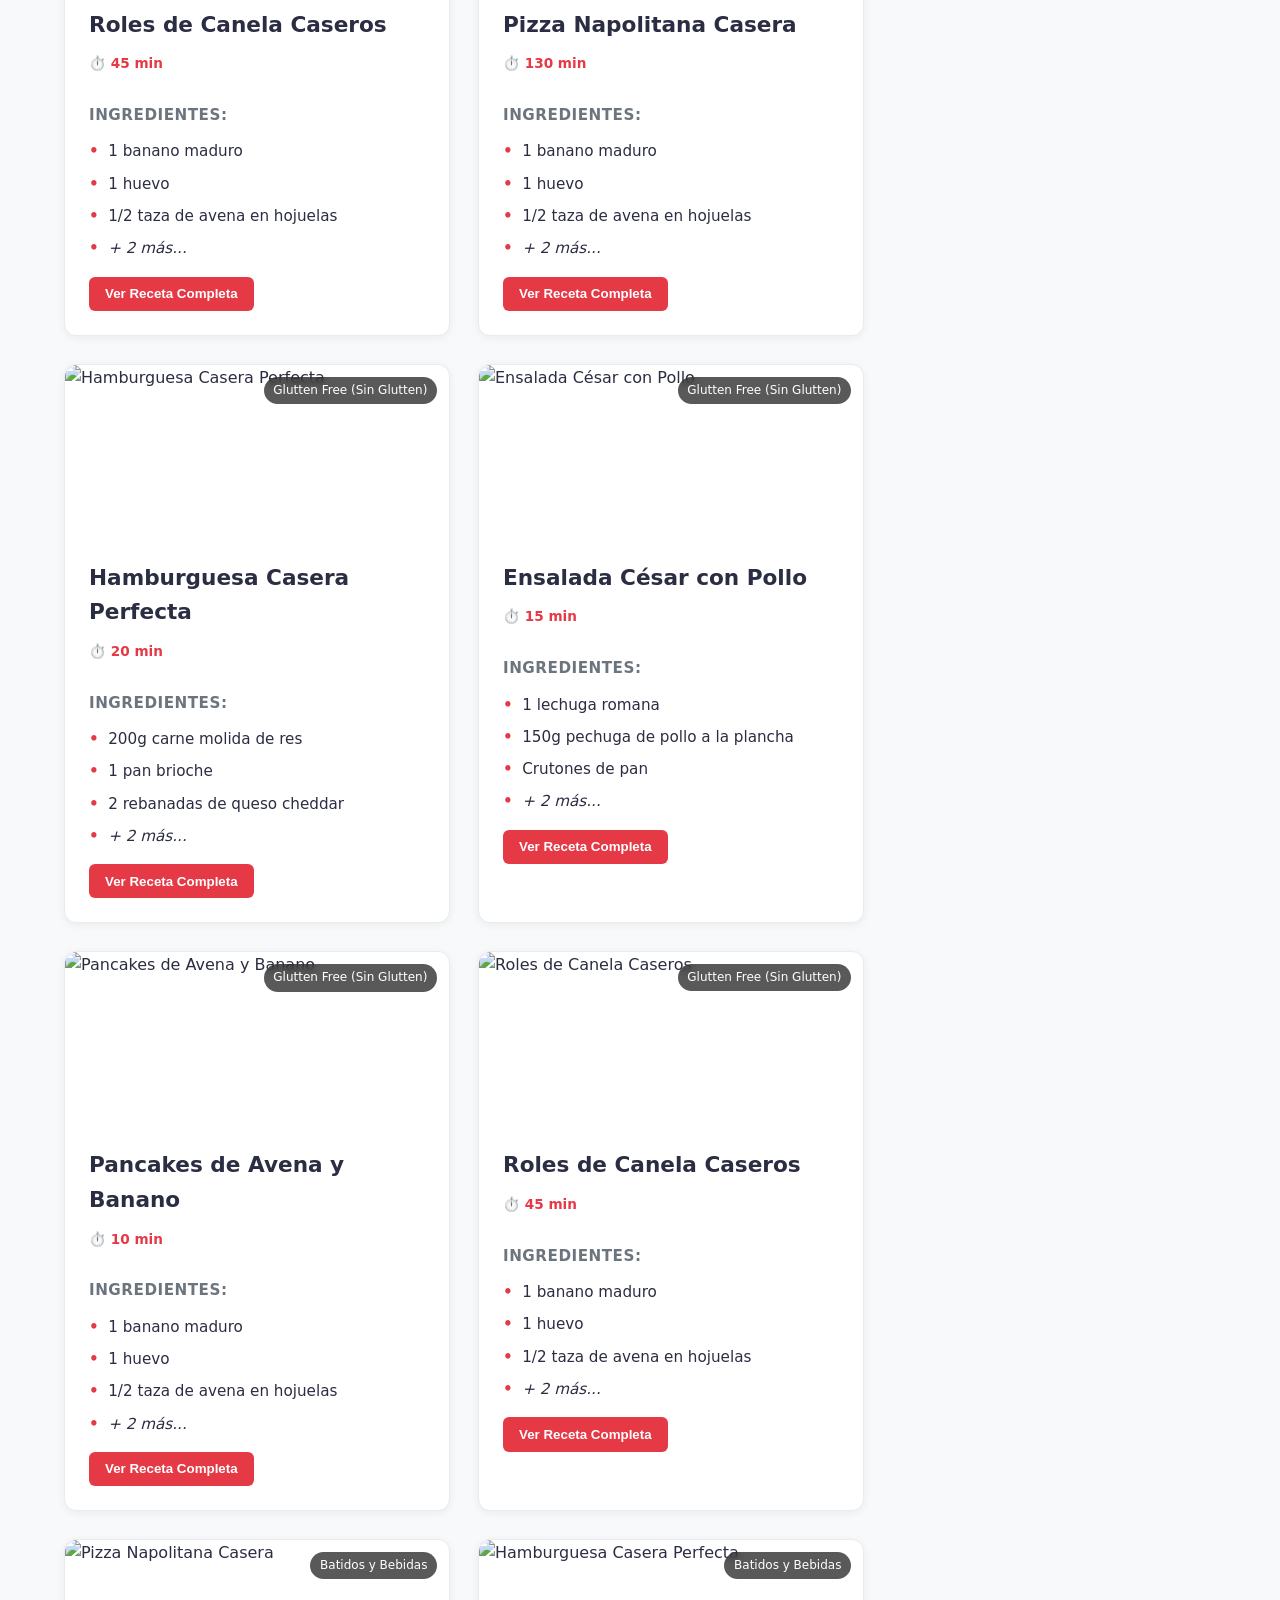
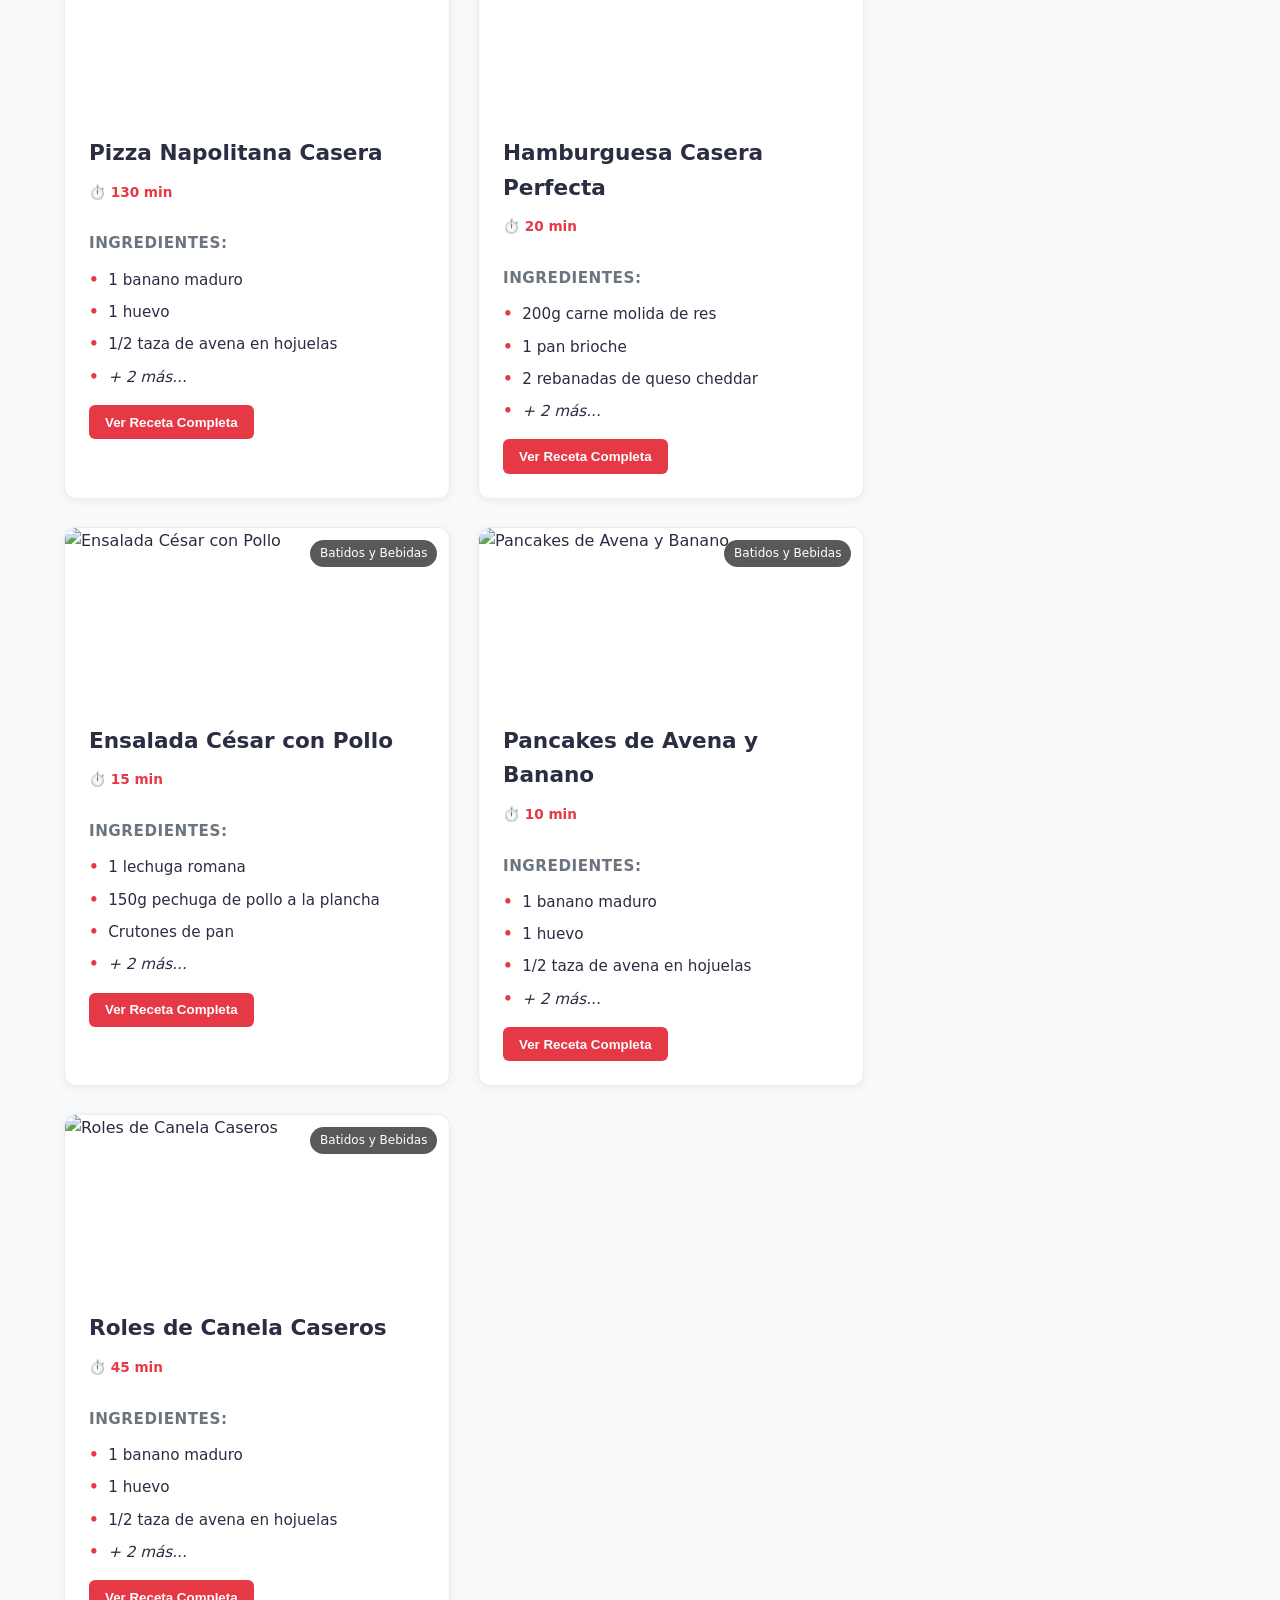
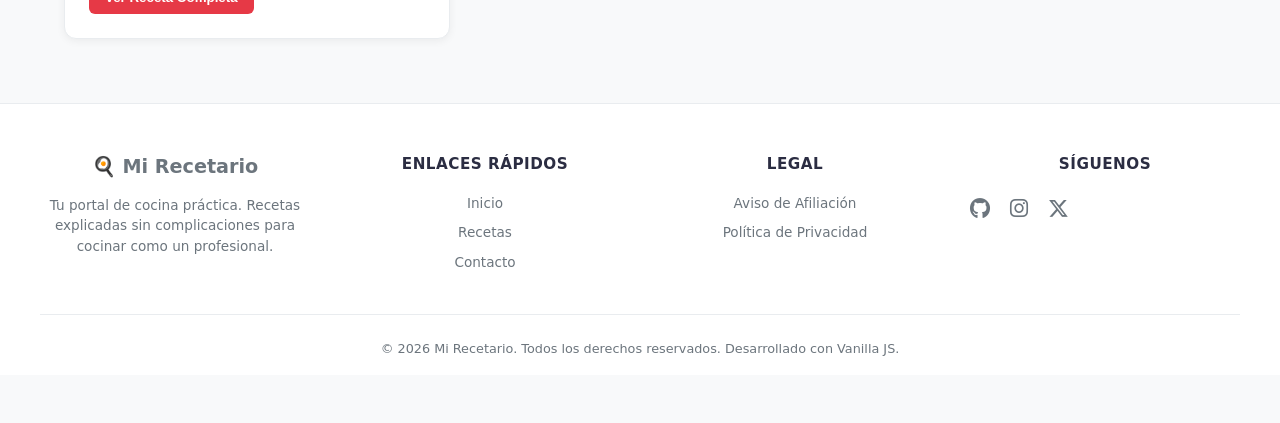
==== commit 926cc3fd: "feat: agregar imagenes optimizadas a las 5 primeras recetas" ====
--- a/index.html
+++ b/index.html
@@ -3,8 +3,22 @@
 <head>
   <meta charset="UTF-8">
   <meta name="viewport" content="width=device-width, initial-scale=1.0">
+  
+  <!-- SEO Básico -->
   <title>Mi Recetario | Recetas Fáciles, Rápidas y Caseras</title>
   <meta name="description" content="Descubre las mejores recetas caseras, rápidas y sencillas. Guías paso a paso para cocinar deliciosos platos en casa.">
+  
+  <!-- Open Graph / Redes Sociales (WhatsApp, Facebook, LinkedIn) -->
+  <meta property="og:type" content="website">
+  <meta property="og:title" content="Mi Recetario | Recetas Fáciles, Rápidas y Caseras">
+  <meta property="og:description" content="Descubre las mejores recetas caseras, rápidas y sencillas. Guías paso a paso para cocinar deliciosos platos en casa.">
+  <meta property="og:image" content="https://images.unsplash.com/photo-1556910103-1c02745aae4d?auto=format&fit=crop&w=1200&q=80">
+  <meta property="og:url" content="https://tu-dominio.com">
+
+  <!-- Favicon (Ícono de pestaña) -->
+  <link rel="icon" type="image/png" href="assets/images/favicon.png">
+
+  <!-- Estilos y Librerías -->
   <link rel="stylesheet" href="assets/css/styles.css">
   <link rel="stylesheet" href="https://cdnjs.cloudflare.com/ajax/libs/font-awesome/6.5.1/css/all.min.css">
 </head>
@@ -31,16 +45,45 @@
   </div>
 
   <!-- Sección SEO de Bienvenida / Presentación -->
-  <section class="welcome-section">
+  <!-- <section class="welcome-section">
     <div class="welcome-content">
       <h2>Bienvenido a tu cocina en casa</h2>
       <p>
         Aquí encontrarás una selección cuidada de platos explicados paso a paso. 
-        Desde desayunos nutritivos y cenas rápidas hasta recetas tradicionales para compartir en familia. 
-        ¡Explora nuestro catálogo y empieza a cocinar hoy mismo!
+        Desde desayunos nutritivos y cenas rápidas hasta recetas tradicionales para compartir en familia.
+        Necesitas inspiración para tu próxima comida?
+        Buscas acompañamiento para tu receta favorita? 
+        !Explora nuestro catálogo y empieza a cocinar hoy mismo!
       </p>
     </div>
-  </section>
+  </section> -->
+  <!-- Sección SEO de Bienvenida / Presentación -->
+<section class="welcome-section">
+  <div class="welcome-card">
+    <div class="welcome-badge">
+      <i class="fas fa-utensils"></i> Inspírate HOY
+    </div>
+    <h2>Bienvenido a tu cocina en casa</h2>
+    <p class="welcome-lead">
+      Una selección cuidada de platos explicados paso a paso: desde desayunos nutritivos hasta recetas tradicionales para compartir.
+    </p>
+
+    <div class="welcome-features">
+      <div class="feature-item">
+        <i class="fas fa-lightbulb"></i>
+        <span>¿Necesitas inspiración para tu próxima comida?</span>
+      </div>
+      <div class="feature-item">
+        <i class="fas fa-pepper-hot"></i>
+        <span>¿Buscas el acompañamiento perfecto?</span>
+      </div>
+    </div>
+
+    <a href="#recipe-list" class="welcome-cta">
+      Explorar Catálogo <i class="fas fa-arrow-down"></i>
+    </a>
+  </div>
+</section>
 
   <main class="layout-container">
     <!-- Columna Principal: Grilla de Recetas -->
--- a/assets/css/styles.css
+++ b/assets/css/styles.css
@@ -530,7 +530,7 @@
 /* ==========================================================================
    SECCIÓN DE BIENVENIDA (SEO HOME TEXT)
    ========================================================================== */
-.welcome-section {
+/* .welcome-section {
   max-width: 1200px;
   margin: 0 auto 2rem;
   padding: 0 1.5rem;
@@ -557,6 +557,126 @@
   max-width: 800px;
   margin: 0 auto;
   line-height: 1.6;
+} */
+
+/* ==========================================================================
+   SECCIÓN DE BIENVENIDA (HERO BANNER RENOVADO)
+   ========================================================================== */
+.welcome-section {
+  max-width: 1200px;
+  margin: 0 auto 2.5rem;
+  padding: 0 1.5rem;
+}
+
+.welcome-card {
+  position: relative;
+  background: linear-gradient(135deg, #ffffff 0%, #fff8f0 100%);
+  border: 1px solid #ffe3d1;
+  border-left: 5px solid var(--primary-color, #e63946);
+  border-radius: var(--radius-lg, 12px);
+  padding: 2.5rem 2rem;
+  box-shadow: 0 10px 25px -5px rgba(0, 0, 0, 0.05);
+  text-align: center;
+  overflow: hidden;
+}
+
+/* Insignia superior */
+.welcome-badge {
+  display: inline-flex;
+  align-items: center;
+  gap: 0.5rem;
+  background-color: rgba(230, 57, 70, 0.1);
+  color: var(--primary-color, #e63946);
+  font-size: 0.75rem;
+  font-weight: 700;
+  text-transform: uppercase;
+  letter-spacing: 1px;
+  padding: 0.35rem 0.85rem;
+  border-radius: 20px;
+  margin-bottom: 1rem;
+}
+
+.welcome-card h2 {
+  font-size: 1.8rem;
+  color: var(--text-main, #2b2d42);
+  margin-bottom: 0.75rem;
+  font-weight: 800;
+}
+
+.welcome-lead {
+  color: var(--text-muted, #4a4e69);
+  font-size: 1rem;
+  max-width: 750px;
+  margin: 0 auto 1.5rem;
+  line-height: 1.6;
+}
+
+/* Bloques de preguntas / características */
+.welcome-features {
+  display: flex;
+  flex-wrap: wrap;
+  justify-content: center;
+  gap: 1rem;
+  margin-bottom: 2rem;
+}
+
+.feature-item {
+  display: flex;
+  align-items: center;
+  gap: 0.6rem;
+  background-color: #ffffff;
+  border: 1px solid var(--border-color, #edf2f4);
+  padding: 0.6rem 1.2rem;
+  border-radius: 30px;
+  font-size: 0.9rem;
+  font-weight: 600;
+  color: #2b2d42;
+  box-shadow: 0 2px 5px rgba(0, 0, 0, 0.03);
+}
+
+.feature-item i {
+  color: #f77f00;
+}
+
+/* Botón de Llamada a la Acción (CTA) */
+.welcome-cta {
+  display: inline-flex;
+  align-items: center;
+  gap: 0.6rem;
+  background-color: var(--primary-color, #e63946);
+  color: #ffffff;
+  padding: 0.8rem 1.8rem;
+  border-radius: 30px;
+  font-weight: 700;
+  font-size: 0.95rem;
+  text-decoration: none;
+  transition: transform 0.2s ease, box-shadow 0.2s ease, background-color 0.2s ease;
+  box-shadow: 0 4px 12px rgba(230, 57, 70, 0.3);
+}
+
+.welcome-cta:hover {
+  background-color: #d62828;
+  transform: translateY(-2px);
+  box-shadow: 0 6px 16px rgba(230, 57, 70, 0.4);
+}
+
+/* Estado oculto para la sección de bienvenida */
+.welcome-section.hidden {
+  display: none !important;
+}
+
+/* Adaptación para pantallas pequeñas (móviles) */
+@media (max-width: 600px) {
+  .welcome-card {
+    padding: 1.75rem 1.25rem;
+  }
+  .welcome-card h2 {
+    font-size: 1.4rem;
+  }
+  .feature-item {
+    width: 100%;
+    justify-content: center;
+  }
 }
 
 /* ==========================================================================
@@ -815,4 +935,184 @@
   color: var(--primary-color);
   border-color: var(--primary-color);
   transform: translateX(-3px);
+}
+
+/* ==========================================================================
+   FICHA TÉCNICA DE LA RECETA
+   ========================================================================== */
+/* ==========================================================================
+   FICHA TÉCNICA (DENTRO DEL MODAL) - AJUSTE SIN DESBORDAMIENTO
+   ========================================================================== */
+.recipe-sheet {
+  background-color: var(--bg-color, #f8f9fa);
+  border: 1px solid var(--border-color, #edf2f4);
+  border-radius: var(--radius-md, 10px);
+  padding: 1rem 1.25rem;
+  margin: 1rem 0 1.5rem;
+  box-sizing: border-box;
+  width: 100%;
+}
+
+.sheet-title {
+  font-size: 0.9rem;
+  font-weight: 700;
+  text-transform: uppercase;
+  letter-spacing: 0.5px;
+  color: var(--primary-color, #e63946);
+  margin-bottom: 0.75rem;
+  display: flex;
+  align-items: center;
+  gap: 0.5rem;
+  border-bottom: 1px solid var(--border-color, #e0e0e0);
+  padding-bottom: 0.4rem;
+}
+
+/* Grilla segura de 2 columnas que no rompe el modal */
+.sheet-grid {
+  display: grid;
+  grid-template-columns: repeat(2, minmax(0, 1fr));
+  gap: 0.75rem;
+}
+
+.sheet-item {
+  display: flex;
+  align-items: center;
+  gap: 0.6rem;
+  background-color: #ffffff;
+  border: 1px solid var(--border-color, #edf2f4);
+  padding: 0.5rem 0.75rem;
+  border-radius: var(--radius-sm, 6px);
+  box-sizing: border-box;
+  overflow: hidden; /* Evita que contenido largo rompa la tarjeta */
+}
+
+.sheet-item i {
+  font-size: 1rem;
+  color: #f77f00;
+  flex-shrink: 0; /* Mantiene el ícono intacto */
+}
+
+.sheet-item div {
+  display: flex;
+  flex-direction: column;
+  min-width: 0; /* Permite que el texto trunque si es muy largo */
+}
+
+.sheet-label {
+  font-size: 0.7rem;
+  color: var(--text-muted, #6c757d);
+  text-transform: uppercase;
+  font-weight: 600;
+  line-height: 1.2;
+}
+
+.sheet-value {
+  font-size: 0.82rem;
+  color: var(--text-main, #2b2d42);
+  white-space: nowrap;
+  overflow: hidden;
+  text-overflow: ellipsis; /* Añade '...' si el texto de origen es gigante */
+}
+
+/* Ajuste para el origen cuando ocupa las dos columnas */
+.sheet-full-width {
+  grid-column: span 2;
+}
+
+.sheet-title {
+  font-size: 0.95rem;
+  font-weight: 700;
+  text-transform: uppercase;
+  letter-spacing: 0.5px;
+  color: var(--primary-color, #e63946);
+  margin-bottom: 0.85rem;
+  display: flex;
+  align-items: center;
+  gap: 0.5rem;
+  border-bottom: 1px solid var(--border-color, #edf2f4);
+  padding-bottom: 0.4rem;
+}
+
+/* ==========================================================================
+   ESPACIADO MEJORADO PARA INGREDIENTES E INSTRUCCIONES
+   ========================================================================== */
+
+/* Títulos dentro de la modal (Ingredientes e Instrucciones) */
+.modal-content h3 {
+  margin-top: 1.75rem;
+  margin-bottom: 0.85rem;
+  font-size: 1.15rem;
+  color: var(--text-main, #2b2d42);
+  border-bottom: 2px solid var(--border-color, #edf2f4);
+  padding-bottom: 0.4rem;
+}
+
+/* Sección de Ingredientes (Lista no ordenada) */
+.modal-content ul {
+  padding-left: 1.5rem;
+  margin-bottom: 1.5rem;
+}
+
+.modal-content ul li {
+  padding: 0.4rem 0.25rem; /* Más área de toque y separación entre ingredientes */
+  line-height: 1.5;
+  color: var(--text-muted, #4a4e69);
+  border-bottom: 1px dashed var(--border-color, #f0f0f0);
+}
+
+.modal-content ul li:last-child {
+  border-bottom: none;
+}
+
+/* Sección de Instrucciones (Lista ordenada) */
+.modal-content ol {
+  padding-left: 1.5rem;
+  margin-bottom: 1.5rem;
+}
+
+.modal-content ol li {
+  padding: 0.5rem 0.25rem;
+  line-height: 1.6;
+  color: var(--text-muted, #4a4e69);
+}
+
+/* ==========================================================================
+   ESPACIADO COMPACTO PARA INGREDIENTES E INSTRUCCIONES
+   ========================================================================== */
+
+/* Títulos de sección dentro del Modal */
+.modal-content h3 {
+  margin-top: 1.25rem;
+  margin-bottom: 0.4rem; /* Reducido para acercar el título a la lista */
+  font-size: 1.1rem;
+  color: var(--text-main, #2b2d42);
+  border-bottom: 2px solid var(--border-color, #edf2f4);
+  padding-bottom: 0.25rem;
+}
+
+/* Listas de Ingredientes (ul) e Instrucciones (ol) */
+.modal-content ul,
+.modal-content ol {
+  margin-top: 0;         /* Elimina el margen superior predeterminado */
+  margin-bottom: 1rem;   /* Espacio ligero antes de la siguiente sección */
+  padding-left: 1.25rem; /* Ajusta la sangría de los viñetas/números */
+}
+
+/* Cada ítem de ingrediente */
+.modal-content ul li {
+  padding: 0.2rem 0;     /* Espaciado vertical compacto */
+  line-height: 1.4;
+  color: var(--text-muted, #4a4e69);
+  border-bottom: 1px dashed var(--border-color, #f0f0f0);
+}
+
+.modal-content ul li:last-child {
+  border-bottom: none;
+}
+
+/* Cada paso de instrucción */
+.modal-content ol li {
+  padding: 0.25rem 0;
+  line-height: 1.5;
+  color: var(--text-muted, #4a4e69);
 }
